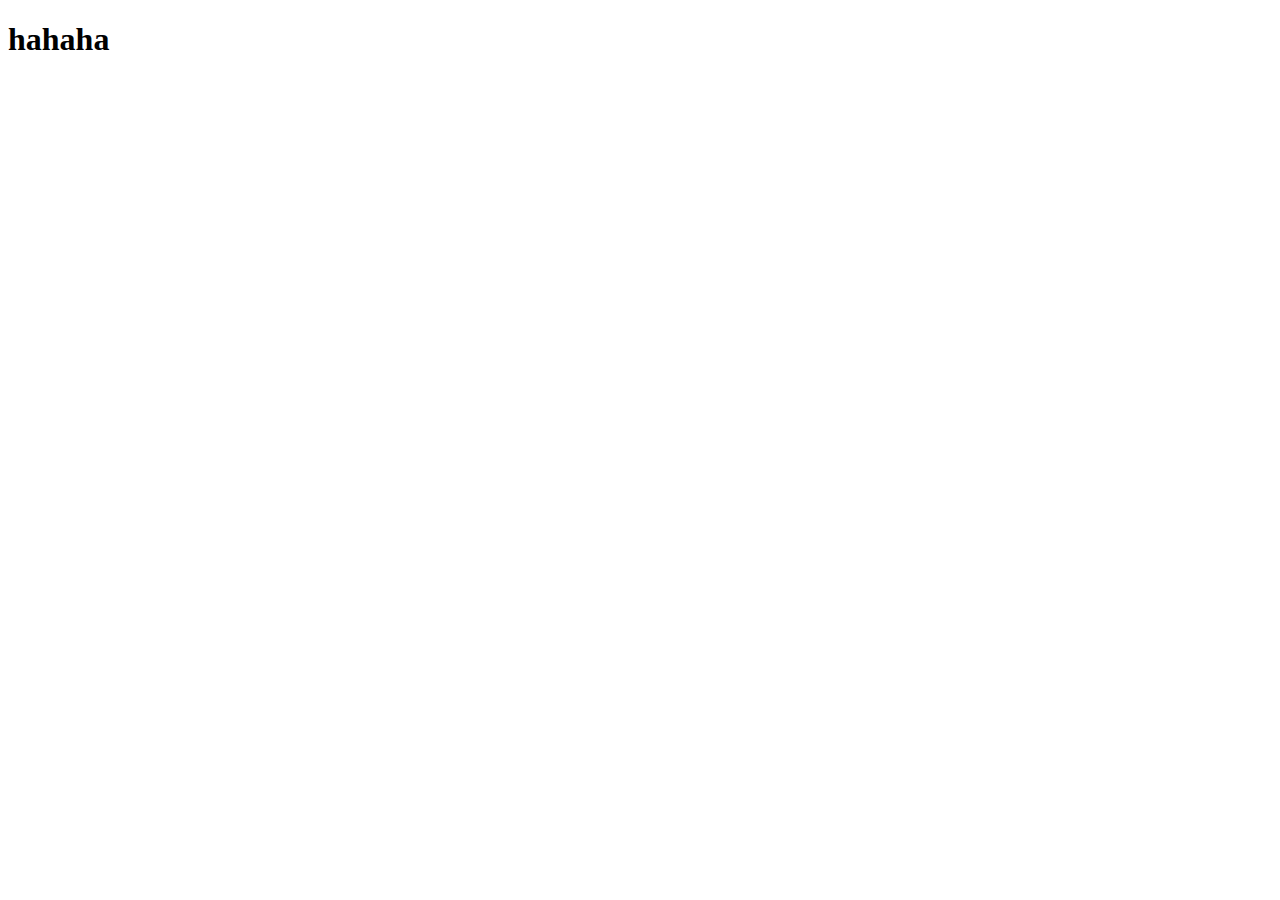
==== index.html @ 4144a75f "完成了登录和注册的功能开发" ====
<!DOCTYPE html>
<html lang="en">

<head>
    <meta charset="UTF-8">
    <meta http-equiv="X-UA-Compatible" content="IE=edge">
    <meta name="viewport" content="width=device-width, initial-scale=1.0">
    <title>Document</title>
</head>

<body>
    <h1>hahaha</h1>
</body>

</html>
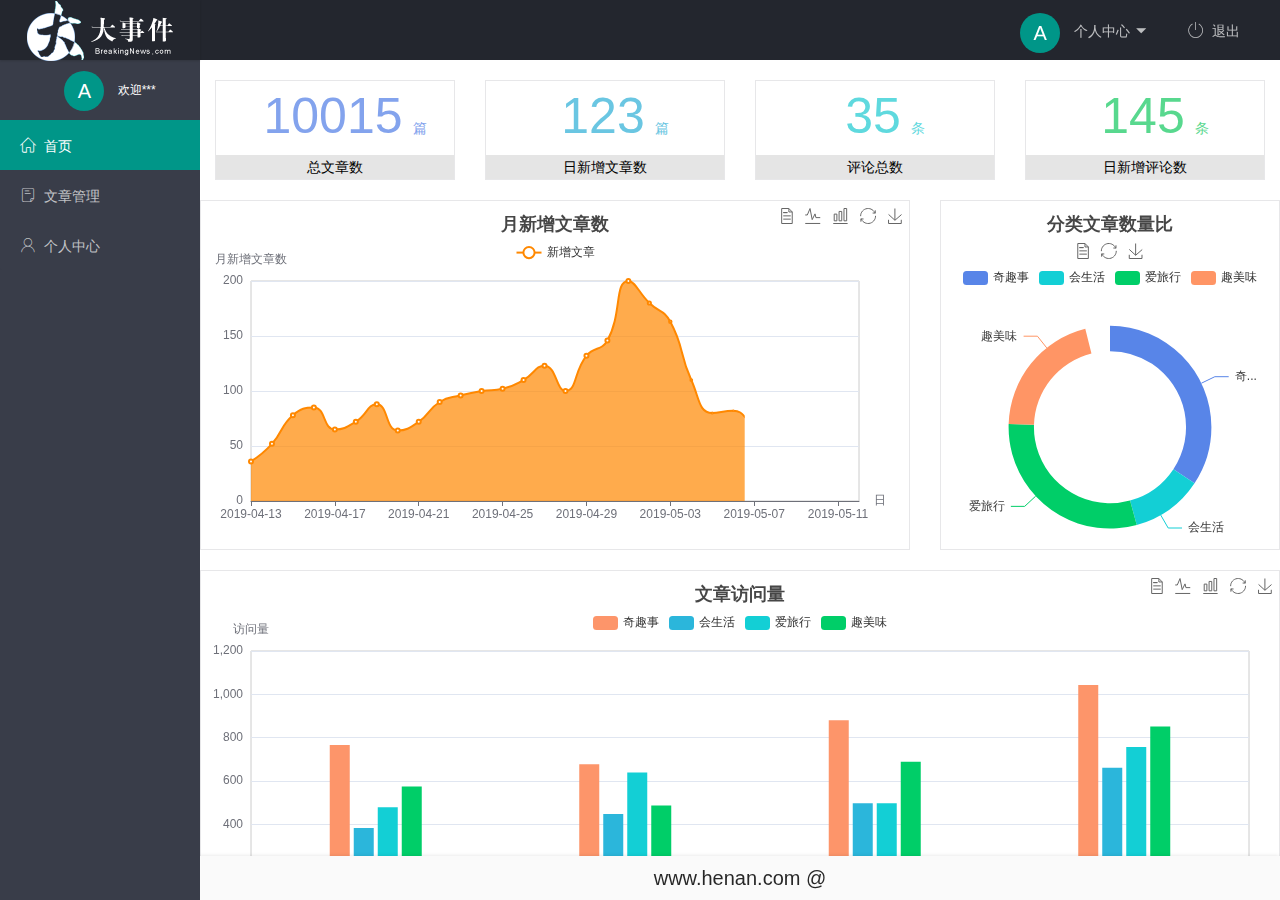
==== commit 013b230f: "完成了主页功能的开发" ====
--- a/index.html
+++ b/index.html
@@ -6,10 +6,83 @@
     <meta http-equiv="X-UA-Compatible" content="IE=edge">
     <meta name="viewport" content="width=device-width, initial-scale=1.0">
     <title>Document</title>
+    <link rel="stylesheet" href="./lib/layui/css/layui.css">
+    <link rel="stylesheet" href="./fonts/iconfont.css">
+    <link rel="stylesheet" href="./css/index.css">
+    <script src="./lib/layui/layui.js"></script>
+    <script src="./lib/jQuery.min.js"></script>
+    <script src="./js/baseAPI.js"></script>
+    <script src="./js/index.js"></script>
 </head>
 
 <body>
-    <h1>hahaha</h1>
+    <div class="layui-layout layui-layout-admin">
+        <div class="layui-header">
+            <div class="layui-logo layui-hide-xs ">
+                <img src="./images/logo.png" alt="">
+            </div>
+
+            <ul class="layui-nav layui-layout-right">
+                <li class="layui-nav-item layui-hide layui-show-md-inline-block">
+                    <a href="javascript:;">
+                        <img src="//tva1.sinaimg.cn/crop.0.0.118.118.180/5db11ff4gw1e77d3nqrv8j203b03cweg.jpg" class="layui-nav-img">
+                        <span class="text_avatar">A</span> 个人中心<i class="layui-icon layui-icon-triangle-d"></i>
+                    </a>
+                    <dl class="layui-nav-child">
+                        <dd><a href="">基本资料</a></dd>
+                        <dd><a href="">更换头像</a></dd>
+                        <dd><a href="">重置密码</a></dd>
+                    </dl>
+                </li>
+                <li class="layui-nav-item" lay-header-event="menuRight" lay-unselect>
+                    <a href="javascript:;" id="btn-outLog"><span class="iconfont icon-tuichu"></span>退出</a>
+                </li>
+            </ul>
+        </div>
+
+        <div class="layui-side layui-bg-black">
+            <div class="layui-side-scroll">
+                <div class="userinfo">
+                    <img src="//tva1.sinaimg.cn/crop.0.0.118.118.180/5db11ff4gw1e77d3nqrv8j203b03cweg.jpg" class="layui-nav-img">
+                    <span class="text_avatar">A</span>
+                    <span id="welcome">欢迎***</span>
+                </div>
+                <!-- 左侧导航区域（可配合layui已有的垂直导航） -->
+                <ul class="layui-nav layui-nav-tree" lay-filter="test" lay-shrink="all">
+                    <li class="layui-nav-item layui-this"><a href="./home/dashboard.html" target="fm"><span class="iconfont icon-home"></span>首页</a></li>
+                    <li class="layui-nav-item">
+                        <a class="" href="javascript:;"><span class="iconfont icon-16"></span>文章管理</a>
+                        <dl class="layui-nav-child">
+                            <dd><a href="javascript:;" target="fm"><i class="layui-icon layui-icon-app"></i>文章类别</a></dd>
+                            <dd><a href="javascript:;" target="fm"><i class="layui-icon layui-icon-app"></i>文章列表</a></dd>
+                            <dd><a href="javascript:;" target="fm"><i class="layui-icon layui-icon-app"></i>发布文章</a></dd>
+                        </dl>
+                    </li>
+                    <li class="layui-nav-item">
+                        <a href="javascript:;"><span class="iconfont icon-user"></span>个人中心</a>
+                        <dl class="layui-nav-child">
+                            <dd><a href="javascript:;" target="fm"><i class="layui-icon layui-icon-app"></i>基本资料</a></dd>
+                            <dd><a href="javascript:;" target="fm"><i class="layui-icon layui-icon-app"></i>更换头像</a></dd>
+                            <dd><a href="javascript:;" target="fm"><i class="layui-icon layui-icon-app"></i>重置密码</a></dd>
+                        </dl>
+                    </li>
+
+                </ul>
+            </div>
+        </div>
+
+        <div class="layui-body">
+            <!-- 内容主体区域 -->
+
+            <iframe src="./home/dashboard.html" name="fm"></iframe>
+        </div>
+
+        <div class="layui-footer">
+            <!-- 底部固定区域 -->
+            www.henan.com @
+        </div>
+    </div>
+
 </body>
 
 </html>--- a/lib/layui/css/layui.css
+++ b/lib/layui/css/layui.css
@@ -0,0 +1 @@
+.layui-inline,img{display:inline-block;vertical-align:middle}h1,h2,h3,h4,h5,h6{font-weight:400}a,body{color:#333}.layui-edge,.layui-header,.layui-inline,.layui-main{position:relative}.layui-edge,hr{height:0;overflow:hidden}.layui-layout-body,.layui-side,.layui-side-scroll{overflow-x:hidden}.layui-edge,.layui-elip,hr{overflow:hidden}.layui-btn,.layui-edge,.layui-inline,img{vertical-align:middle}.layui-btn,.layui-disabled,.layui-icon,.layui-unselect{-moz-user-select:none;-webkit-user-select:none;-ms-user-select:none}blockquote,body,button,dd,div,dl,dt,form,h1,h2,h3,h4,h5,h6,input,li,ol,p,pre,td,textarea,th,ul{margin:0;padding:0;-webkit-tap-highlight-color:rgba(0,0,0,0)}a:active,a:hover{outline:0}img{border:none}li{list-style:none}table{border-collapse:collapse;border-spacing:0}h4,h5,h6{font-size:100%}button,input,optgroup,option,select,textarea{font-family:inherit;font-size:inherit;font-style:inherit;font-weight:inherit;outline:0}pre{white-space:pre-wrap;white-space:-moz-pre-wrap;white-space:-pre-wrap;white-space:-o-pre-wrap;word-wrap:break-word}body{line-height:1.6;color:rgba(0,0,0,.85);font:14px Helvetica Neue,Helvetica,PingFang SC,Tahoma,Arial,sans-serif}hr{line-height:0;margin:10px 0;padding:0;border:none!important;border-bottom:1px solid #eee!important;clear:both;background:0 0}a{text-decoration:none}a:hover{color:#777}a cite{font-style:normal;*cursor:pointer}.layui-border-box,.layui-border-box *{box-sizing:border-box}.layui-box,.layui-box *{box-sizing:content-box}.layui-clear{clear:both;*zoom:1}.layui-clear:after{content:'\20';clear:both;*zoom:1;display:block;height:0}.layui-inline{*display:inline;*zoom:1}.layui-btn,.layui-btn-group,.layui-edge{display:inline-block}.layui-edge{width:0;border-width:6px;border-style:dashed;border-color:transparent}.layui-edge-top{top:-4px;border-bottom-color:#999;border-bottom-style:solid}.layui-edge-right{border-left-color:#999;border-left-style:solid}.layui-edge-bottom{top:2px;border-top-color:#999;border-top-style:solid}.layui-edge-left{border-right-color:#999;border-right-style:solid}.layui-elip{text-overflow:ellipsis;white-space:nowrap}.layui-disabled,.layui-disabled:hover{color:#d2d2d2!important;cursor:not-allowed!important}.layui-circle{border-radius:100%}.layui-show{display:block!important}.layui-hide{display:none!important}.layui-show-v{visibility:visible!important}.layui-hide-v{visibility:hidden!important}@font-face{font-family:layui-icon;src:url(../font/iconfont.eot?v=256);src:url(../font/iconfont.eot?v=256#iefix) format('embedded-opentype'),url(../font/iconfont.woff2?v=256) format('woff2'),url(../font/iconfont.woff?v=256) format('woff'),url(../font/iconfont.ttf?v=256) format('truetype'),url(../font/iconfont.svg?v=256#layui-icon) format('svg')}.layui-icon{font-family:layui-icon!important;font-size:16px;font-style:normal;-webkit-font-smoothing:antialiased;-moz-osx-font-smoothing:grayscale}.layui-icon-reply-fill:before{content:"\e611"}.layui-icon-set-fill:before{content:"\e614"}.layui-icon-menu-fill:before{content:"\e60f"}.layui-icon-search:before{content:"\e615"}.layui-icon-share:before{content:"\e641"}.layui-icon-set-sm:before{content:"\e620"}.layui-icon-engine:before{content:"\e628"}.layui-icon-close:before{content:"\1006"}.layui-icon-close-fill:before{content:"\1007"}.layui-icon-chart-screen:before{content:"\e629"}.layui-icon-star:before{content:"\e600"}.layui-icon-circle-dot:before{content:"\e617"}.layui-icon-chat:before{content:"\e606"}.layui-icon-release:before{content:"\e609"}.layui-icon-list:before{content:"\e60a"}.layui-icon-chart:before{content:"\e62c"}.layui-icon-ok-circle:before{content:"\1005"}.layui-icon-layim-theme:before{content:"\e61b"}.layui-icon-table:before{content:"\e62d"}.layui-icon-right:before{content:"\e602"}.layui-icon-left:before{content:"\e603"}.layui-icon-cart-simple:before{content:"\e698"}.layui-icon-face-cry:before{content:"\e69c"}.layui-icon-face-smile:before{content:"\e6af"}.layui-icon-survey:before{content:"\e6b2"}.layui-icon-tree:before{content:"\e62e"}.layui-icon-ie:before{content:"\e7bb"}.layui-icon-upload-circle:before{content:"\e62f"}.layui-icon-add-circle:before{content:"\e61f"}.layui-icon-download-circle:before{content:"\e601"}.layui-icon-templeate-1:before{content:"\e630"}.layui-icon-util:before{content:"\e631"}.layui-icon-face-surprised:before{content:"\e664"}.layui-icon-edit:before{content:"\e642"}.layui-icon-speaker:before{content:"\e645"}.layui-icon-down:before{content:"\e61a"}.layui-icon-file:before{content:"\e621"}.layui-icon-layouts:before{content:"\e632"}.layui-icon-rate-half:before{content:"\e6c9"}.layui-icon-add-circle-fine:before{content:"\e608"}.layui-icon-prev-circle:before{content:"\e633"}.layui-icon-read:before{content:"\e705"}.layui-icon-404:before{content:"\e61c"}.layui-icon-carousel:before{content:"\e634"}.layui-icon-help:before{content:"\e607"}.layui-icon-code-circle:before{content:"\e635"}.layui-icon-windows:before{content:"\e67f"}.layui-icon-water:before{content:"\e636"}.layui-icon-username:before{content:"\e66f"}.layui-icon-find-fill:before{content:"\e670"}.layui-icon-about:before{content:"\e60b"}.layui-icon-location:before{content:"\e715"}.layui-icon-up:before{content:"\e619"}.layui-icon-pause:before{content:"\e651"}.layui-icon-date:before{content:"\e637"}.layui-icon-layim-uploadfile:before{content:"\e61d"}.layui-icon-delete:before{content:"\e640"}.layui-icon-play:before{content:"\e652"}.layui-icon-top:before{content:"\e604"}.layui-icon-firefox:before{content:"\e686"}.layui-icon-friends:before{content:"\e612"}.layui-icon-refresh-3:before{content:"\e9aa"}.layui-icon-ok:before{content:"\e605"}.layui-icon-layer:before{content:"\e638"}.layui-icon-face-smile-fine:before{content:"\e60c"}.layui-icon-dollar:before{content:"\e659"}.layui-icon-group:before{content:"\e613"}.layui-icon-layim-download:before{content:"\e61e"}.layui-icon-picture-fine:before{content:"\e60d"}.layui-icon-link:before{content:"\e64c"}.layui-icon-diamond:before{content:"\e735"}.layui-icon-log:before{content:"\e60e"}.layui-icon-key:before{content:"\e683"}.layui-icon-rate-solid:before{content:"\e67a"}.layui-icon-fonts-del:before{content:"\e64f"}.layui-icon-unlink:before{content:"\e64d"}.layui-icon-fonts-clear:before{content:"\e639"}.layui-icon-triangle-r:before{content:"\e623"}.layui-icon-circle:before{content:"\e63f"}.layui-icon-radio:before{content:"\e643"}.layui-icon-align-center:before{content:"\e647"}.layui-icon-align-right:before{content:"\e648"}.layui-icon-align-left:before{content:"\e649"}.layui-icon-loading-1:before{content:"\e63e"}.layui-icon-return:before{content:"\e65c"}.layui-icon-fonts-strong:before{content:"\e62b"}.layui-icon-upload:before{content:"\e67c"}.layui-icon-dialogue:before{content:"\e63a"}.layui-icon-video:before{content:"\e6ed"}.layui-icon-headset:before{content:"\e6fc"}.layui-icon-cellphone-fine:before{content:"\e63b"}.layui-icon-add-1:before{content:"\e654"}.layui-icon-face-smile-b:before{content:"\e650"}.layui-icon-fonts-html:before{content:"\e64b"}.layui-icon-screen-full:before{content:"\e622"}.layui-icon-form:before{content:"\e63c"}.layui-icon-cart:before{content:"\e657"}.layui-icon-camera-fill:before{content:"\e65d"}.layui-icon-tabs:before{content:"\e62a"}.layui-icon-heart-fill:before{content:"\e68f"}.layui-icon-fonts-code:before{content:"\e64e"}.layui-icon-ios:before{content:"\e680"}.layui-icon-at:before{content:"\e687"}.layui-icon-fire:before{content:"\e756"}.layui-icon-set:before{content:"\e716"}.layui-icon-fonts-u:before{content:"\e646"}.layui-icon-triangle-d:before{content:"\e625"}.layui-icon-tips:before{content:"\e702"}.layui-icon-picture:before{content:"\e64a"}.layui-icon-more-vertical:before{content:"\e671"}.layui-icon-bluetooth:before{content:"\e689"}.layui-icon-flag:before{content:"\e66c"}.layui-icon-loading:before{content:"\e63d"}.layui-icon-fonts-i:before{content:"\e644"}.layui-icon-refresh-1:before{content:"\e666"}.layui-icon-rmb:before{content:"\e65e"}.layui-icon-addition:before{content:"\e624"}.layui-icon-home:before{content:"\e68e"}.layui-icon-time:before{content:"\e68d"}.layui-icon-user:before{content:"\e770"}.layui-icon-notice:before{content:"\e667"}.layui-icon-chrome:before{content:"\e68a"}.layui-icon-edge:before{content:"\e68b"}.layui-icon-login-weibo:before{content:"\e675"}.layui-icon-voice:before{content:"\e688"}.layui-icon-upload-drag:before{content:"\e681"}.layui-icon-login-qq:before{content:"\e676"}.layui-icon-snowflake:before{content:"\e6b1"}.layui-icon-heart:before{content:"\e68c"}.layui-icon-logout:before{content:"\e682"}.layui-icon-file-b:before{content:"\e655"}.layui-icon-template:before{content:"\e663"}.layui-icon-transfer:before{content:"\e691"}.layui-icon-auz:before{content:"\e672"}.layui-icon-console:before{content:"\e665"}.layui-icon-app:before{content:"\e653"}.layui-icon-prev:before{content:"\e65a"}.layui-icon-website:before{content:"\e7ae"}.layui-icon-next:before{content:"\e65b"}.layui-icon-component:before{content:"\e857"}.layui-icon-android:before{content:"\e684"}.layui-icon-more:before{content:"\e65f"}.layui-icon-login-wechat:before{content:"\e677"}.layui-icon-shrink-right:before{content:"\e668"}.layui-icon-spread-left:before{content:"\e66b"}.layui-icon-camera:before{content:"\e660"}.layui-icon-note:before{content:"\e66e"}.layui-icon-refresh:before{content:"\e669"}.layui-icon-female:before{content:"\e661"}.layui-icon-male:before{content:"\e662"}.layui-icon-screen-restore:before{content:"\e758"}.layui-icon-password:before{content:"\e673"}.layui-icon-senior:before{content:"\e674"}.layui-icon-theme:before{content:"\e66a"}.layui-icon-tread:before{content:"\e6c5"}.layui-icon-praise:before{content:"\e6c6"}.layui-icon-star-fill:before{content:"\e658"}.layui-icon-rate:before{content:"\e67b"}.layui-icon-template-1:before{content:"\e656"}.layui-icon-vercode:before{content:"\e679"}.layui-icon-service:before{content:"\e626"}.layui-icon-cellphone:before{content:"\e678"}.layui-icon-print:before{content:"\e66d"}.layui-icon-cols:before{content:"\e610"}.layui-icon-wifi:before{content:"\e7e0"}.layui-icon-export:before{content:"\e67d"}.layui-icon-rss:before{content:"\e808"}.layui-icon-slider:before{content:"\e714"}.layui-icon-email:before{content:"\e618"}.layui-icon-subtraction:before{content:"\e67e"}.layui-icon-mike:before{content:"\e6dc"}.layui-icon-light:before{content:"\e748"}.layui-icon-gift:before{content:"\e627"}.layui-icon-mute:before{content:"\e685"}.layui-icon-reduce-circle:before{content:"\e616"}.layui-icon-music:before{content:"\e690"}.layui-main{width:1140px;margin:0 auto}.layui-header{z-index:1000;height:60px}.layui-header a:hover{transition:all .5s;-webkit-transition:all .5s}.layui-side{position:fixed;left:0;top:0;bottom:0;z-index:999;width:200px}.layui-side-scroll{position:relative;width:220px;height:100%}.layui-body{position:relative;left:200px;right:0;top:0;bottom:0;z-index:900;width:auto;box-sizing:border-box}.layui-layout-admin .layui-header{position:fixed;top:0;left:0;right:0;background-color:#23262E}.layui-layout-admin .layui-side{top:60px;width:200px;overflow-x:hidden}.layui-layout-admin .layui-body{position:absolute;top:60px;padding-bottom:44px}.layui-layout-admin .layui-main{width:auto;margin:0 15px}.layui-layout-admin .layui-footer{position:fixed;left:200px;right:0;bottom:0;z-index:990;height:44px;line-height:44px;padding:0 15px;box-shadow:-1px 0 4px rgb(0 0 0 / 12%);background-color:#FAFAFA}.layui-layout-admin .layui-logo{position:absolute;left:0;top:0;width:200px;height:100%;line-height:60px;text-align:center;color:#009688;font-size:16px;box-shadow:0 1px 2px 0 rgb(0 0 0 / 15%)}.layui-layout-admin .layui-header .layui-nav{background:0 0}.layui-layout-left{position:absolute!important;left:200px;top:0}.layui-layout-right{position:absolute!important;right:0;top:0}.layui-container{position:relative;margin:0 auto;padding:0 15px;box-sizing:border-box}.layui-fluid{position:relative;margin:0 auto;padding:0 15px}.layui-row:after,.layui-row:before{content:"";display:block;clear:both}.layui-col-lg1,.layui-col-lg10,.layui-col-lg11,.layui-col-lg12,.layui-col-lg2,.layui-col-lg3,.layui-col-lg4,.layui-col-lg5,.layui-col-lg6,.layui-col-lg7,.layui-col-lg8,.layui-col-lg9,.layui-col-md1,.layui-col-md10,.layui-col-md11,.layui-col-md12,.layui-col-md2,.layui-col-md3,.layui-col-md4,.layui-col-md5,.layui-col-md6,.layui-col-md7,.layui-col-md8,.layui-col-md9,.layui-col-sm1,.layui-col-sm10,.layui-col-sm11,.layui-col-sm12,.layui-col-sm2,.layui-col-sm3,.layui-col-sm4,.layui-col-sm5,.layui-col-sm6,.layui-col-sm7,.layui-col-sm8,.layui-col-sm9,.layui-col-xs1,.layui-col-xs10,.layui-col-xs11,.layui-col-xs12,.layui-col-xs2,.layui-col-xs3,.layui-col-xs4,.layui-col-xs5,.layui-col-xs6,.layui-col-xs7,.layui-col-xs8,.layui-col-xs9{position:relative;display:block;box-sizing:border-box}.layui-col-xs1,.layui-col-xs10,.layui-col-xs11,.layui-col-xs12,.layui-col-xs2,.layui-col-xs3,.layui-col-xs4,.layui-col-xs5,.layui-col-xs6,.layui-col-xs7,.layui-col-xs8,.layui-col-xs9{float:left}.layui-col-xs1{width:8.33333333%}.layui-col-xs2{width:16.66666667%}.layui-col-xs3{width:25%}.layui-col-xs4{width:33.33333333%}.layui-col-xs5{width:41.66666667%}.layui-col-xs6{width:50%}.layui-col-xs7{width:58.33333333%}.layui-col-xs8{width:66.66666667%}.layui-col-xs9{width:75%}.layui-col-xs10{width:83.33333333%}.layui-col-xs11{width:91.66666667%}.layui-col-xs12{width:100%}.layui-col-xs-offset1{margin-left:8.33333333%}.layui-col-xs-offset2{margin-left:16.66666667%}.layui-col-xs-offset3{margin-left:25%}.layui-col-xs-offset4{margin-left:33.33333333%}.layui-col-xs-offset5{margin-left:41.66666667%}.layui-col-xs-offset6{margin-left:50%}.layui-col-xs-offset7{margin-left:58.33333333%}.layui-col-xs-offset8{margin-left:66.66666667%}.layui-col-xs-offset9{margin-left:75%}.layui-col-xs-offset10{margin-left:83.33333333%}.layui-col-xs-offset11{margin-left:91.66666667%}.layui-col-xs-offset12{margin-left:100%}@media screen and (max-width:768px){.layui-hide-xs{display:none!important}.layui-show-xs-block{display:block!important}.layui-show-xs-inline{display:inline!important}.layui-show-xs-inline-block{display:inline-block!important}}@media screen and (min-width:768px){.layui-container{width:750px}.layui-hide-sm{display:none!important}.layui-show-sm-block{display:block!important}.layui-show-sm-inline{display:inline!important}.layui-show-sm-inline-block{display:inline-block!important}.layui-col-sm1,.layui-col-sm10,.layui-col-sm11,.layui-col-sm12,.layui-col-sm2,.layui-col-sm3,.layui-col-sm4,.layui-col-sm5,.layui-col-sm6,.layui-col-sm7,.layui-col-sm8,.layui-col-sm9{float:left}.layui-col-sm1{width:8.33333333%}.layui-col-sm2{width:16.66666667%}.layui-col-sm3{width:25%}.layui-col-sm4{width:33.33333333%}.layui-col-sm5{width:41.66666667%}.layui-col-sm6{width:50%}.layui-col-sm7{width:58.33333333%}.layui-col-sm8{width:66.66666667%}.layui-col-sm9{width:75%}.layui-col-sm10{width:83.33333333%}.layui-col-sm11{width:91.66666667%}.layui-col-sm12{width:100%}.layui-col-sm-offset1{margin-left:8.33333333%}.layui-col-sm-offset2{margin-left:16.66666667%}.layui-col-sm-offset3{margin-left:25%}.layui-col-sm-offset4{margin-left:33.33333333%}.layui-col-sm-offset5{margin-left:41.66666667%}.layui-col-sm-offset6{margin-left:50%}.layui-col-sm-offset7{margin-left:58.33333333%}.layui-col-sm-offset8{margin-left:66.66666667%}.layui-col-sm-offset9{margin-left:75%}.layui-col-sm-offset10{margin-left:83.33333333%}.layui-col-sm-offset11{margin-left:91.66666667%}.layui-col-sm-offset12{margin-left:100%}}@media screen and (min-width:992px){.layui-container{width:970px}.layui-hide-md{display:none!important}.layui-show-md-block{display:block!important}.layui-show-md-inline{display:inline!important}.layui-show-md-inline-block{display:inline-block!important}.layui-col-md1,.layui-col-md10,.layui-col-md11,.layui-col-md12,.layui-col-md2,.layui-col-md3,.layui-col-md4,.layui-col-md5,.layui-col-md6,.layui-col-md7,.layui-col-md8,.layui-col-md9{float:left}.layui-col-md1{width:8.33333333%}.layui-col-md2{width:16.66666667%}.layui-col-md3{width:25%}.layui-col-md4{width:33.33333333%}.layui-col-md5{width:41.66666667%}.layui-col-md6{width:50%}.layui-col-md7{width:58.33333333%}.layui-col-md8{width:66.66666667%}.layui-col-md9{width:75%}.layui-col-md10{width:83.33333333%}.layui-col-md11{width:91.66666667%}.layui-col-md12{width:100%}.layui-col-md-offset1{margin-left:8.33333333%}.layui-col-md-offset2{margin-left:16.66666667%}.layui-col-md-offset3{margin-left:25%}.layui-col-md-offset4{margin-left:33.33333333%}.layui-col-md-offset5{margin-left:41.66666667%}.layui-col-md-offset6{margin-left:50%}.layui-col-md-offset7{margin-left:58.33333333%}.layui-col-md-offset8{margin-left:66.66666667%}.layui-col-md-offset9{margin-left:75%}.layui-col-md-offset10{margin-left:83.33333333%}.layui-col-md-offset11{margin-left:91.66666667%}.layui-col-md-offset12{margin-left:100%}}@media screen and (min-width:1200px){.layui-container{width:1170px}.layui-hide-lg{display:none!important}.layui-show-lg-block{display:block!important}.layui-show-lg-inline{display:inline!important}.layui-show-lg-inline-block{display:inline-block!important}.layui-col-lg1,.layui-col-lg10,.layui-col-lg11,.layui-col-lg12,.layui-col-lg2,.layui-col-lg3,.layui-col-lg4,.layui-col-lg5,.layui-col-lg6,.layui-col-lg7,.layui-col-lg8,.layui-col-lg9{float:left}.layui-col-lg1{width:8.33333333%}.layui-col-lg2{width:16.66666667%}.layui-col-lg3{width:25%}.layui-col-lg4{width:33.33333333%}.layui-col-lg5{width:41.66666667%}.layui-col-lg6{width:50%}.layui-col-lg7{width:58.33333333%}.layui-col-lg8{width:66.66666667%}.layui-col-lg9{width:75%}.layui-col-lg10{width:83.33333333%}.layui-col-lg11{width:91.66666667%}.layui-col-lg12{width:100%}.layui-col-lg-offset1{margin-left:8.33333333%}.layui-col-lg-offset2{margin-left:16.66666667%}.layui-col-lg-offset3{margin-left:25%}.layui-col-lg-offset4{margin-left:33.33333333%}.layui-col-lg-offset5{margin-left:41.66666667%}.layui-col-lg-offset6{margin-left:50%}.layui-col-lg-offset7{margin-left:58.33333333%}.layui-col-lg-offset8{margin-left:66.66666667%}.layui-col-lg-offset9{margin-left:75%}.layui-col-lg-offset10{margin-left:83.33333333%}.layui-col-lg-offset11{margin-left:91.66666667%}.layui-col-lg-offset12{margin-left:100%}}.layui-col-space1{margin:-.5px}.layui-col-space1>*{padding:.5px}.layui-col-space2{margin:-1px}.layui-col-space2>*{padding:1px}.layui-col-space4{margin:-2px}.layui-col-space4>*{padding:2px}.layui-col-space5{margin:-2.5px}.layui-col-space5>*{padding:2.5px}.layui-col-space6{margin:-3px}.layui-col-space6>*{padding:3px}.layui-col-space8{margin:-4px}.layui-col-space8>*{padding:4px}.layui-col-space10{margin:-5px}.layui-col-space10>*{padding:5px}.layui-col-space12{margin:-6px}.layui-col-space12>*{padding:6px}.layui-col-space14{margin:-7px}.layui-col-space14>*{padding:7px}.layui-col-space15{margin:-7.5px}.layui-col-space15>*{padding:7.5px}.layui-col-space16{margin:-8px}.layui-col-space16>*{padding:8px}.layui-col-space18{margin:-9px}.layui-col-space18>*{padding:9px}.layui-col-space20{margin:-10px}.layui-col-space20>*{padding:10px}.layui-col-space22{margin:-11px}.layui-col-space22>*{padding:11px}.layui-col-space24{margin:-12px}.layui-col-space24>*{padding:12px}.layui-col-space25{margin:-12.5px}.layui-col-space25>*{padding:12.5px}.layui-col-space26{margin:-13px}.layui-col-space26>*{padding:13px}.layui-col-space28{margin:-14px}.layui-col-space28>*{padding:14px}.layui-col-space30{margin:-15px}.layui-col-space30>*{padding:15px}.layui-btn,.layui-input,.layui-select,.layui-textarea,.layui-upload-button{outline:0;-webkit-appearance:none;transition:all .3s;-webkit-transition:all .3s;box-sizing:border-box}.layui-elem-quote{margin-bottom:10px;padding:15px;line-height:1.6;border-left:5px solid #5FB878;border-radius:0 2px 2px 0;background-color:#FAFAFA}.layui-quote-nm{border-style:solid;border-width:1px 1px 1px 5px;background:0 0}.layui-elem-field{margin-bottom:10px;padding:0;border-width:1px;border-style:solid}.layui-elem-field legend{margin-left:20px;padding:0 10px;font-size:20px;font-weight:300}.layui-field-title{margin:10px 0 20px;border-width:1px 0 0}.layui-field-box{padding:15px}.layui-field-title .layui-field-box{padding:10px 0}.layui-progress{position:relative;height:6px;border-radius:20px;background-color:#eee}.layui-progress-bar{position:absolute;left:0;top:0;width:0;max-width:100%;height:6px;border-radius:20px;text-align:right;background-color:#5FB878;transition:all .3s;-webkit-transition:all .3s}.layui-progress-big,.layui-progress-big .layui-progress-bar{height:18px;line-height:18px}.layui-progress-text{position:relative;top:-20px;line-height:18px;font-size:12px;color:#666}.layui-progress-big .layui-progress-text{position:static;padding:0 10px;color:#fff}.layui-collapse{border-width:1px;border-style:solid;border-radius:2px}.layui-colla-content,.layui-colla-item{border-top-width:1px;border-top-style:solid}.layui-colla-item:first-child{border-top:none}.layui-colla-title{position:relative;height:42px;line-height:42px;padding:0 15px 0 35px;color:#333;background-color:#FAFAFA;cursor:pointer;font-size:14px;overflow:hidden}.layui-colla-content{display:none;padding:10px 15px;line-height:1.6;color:#666}.layui-colla-icon{position:absolute;left:15px;top:0;font-size:14px}.layui-card-body,.layui-card-header,.layui-form-label,.layui-form-mid,.layui-form-select,.layui-input-block,.layui-input-inline,.layui-panel,.layui-textarea{position:relative}.layui-card{margin-bottom:15px;border-radius:2px;background-color:#fff;box-shadow:0 1px 2px 0 rgba(0,0,0,.05)}.layui-form-select dl,.layui-panel{box-shadow:1px 1px 4px rgb(0 0 0 / 8%)}.layui-card:last-child{margin-bottom:0}.layui-card-header{height:42px;line-height:42px;padding:0 15px;border-bottom:1px solid #f6f6f6;color:#333;border-radius:2px 2px 0 0;font-size:14px}.layui-card-body{padding:10px 15px;line-height:24px}.layui-card-body[pad15]{padding:15px}.layui-card-body[pad20]{padding:20px}.layui-card-body .layui-table{margin:5px 0}.layui-card .layui-tab{margin:0}.layui-panel{border-width:1px;border-style:solid;border-radius:2px;background-color:#fff;color:#666}.layui-bg-black,.layui-bg-blue,.layui-bg-cyan,.layui-bg-green,.layui-bg-orange,.layui-bg-red{color:#fff!important}.layui-panel-window{position:relative;padding:15px;border-radius:0;border-top:5px solid #eee;background-color:#fff}.layui-border,.layui-border-black,.layui-border-blue,.layui-border-cyan,.layui-border-green,.layui-border-orange,.layui-border-red{border-width:1px;border-style:solid}.layui-auxiliar-moving{position:fixed;left:0;right:0;top:0;bottom:0;width:100%;height:100%;background:0 0;z-index:9999999999}.layui-bg-red{background-color:#FF5722!important}.layui-bg-orange{background-color:#FFB800!important}.layui-bg-green{background-color:#009688!important}.layui-bg-cyan{background-color:#2F4056!important}.layui-bg-blue{background-color:#1E9FFF!important}.layui-bg-black{background-color:#393D49!important}.layui-bg-gray{background-color:#FAFAFA!important;color:#666!important}.layui-badge-rim,.layui-border,.layui-colla-content,.layui-colla-item,.layui-collapse,.layui-elem-field,.layui-form-pane .layui-form-item[pane],.layui-form-pane .layui-form-label,.layui-input,.layui-layedit,.layui-layedit-tool,.layui-panel,.layui-quote-nm,.layui-select,.layui-tab-bar,.layui-tab-card,.layui-tab-title,.layui-tab-title .layui-this:after,.layui-textarea{border-color:#eee}.layui-border{color:#666!important}.layui-border-red{border-color:#FF5722!important;color:#FF5722!important}.layui-border-orange{border-color:#FFB800!important;color:#FFB800!important}.layui-border-green{border-color:#009688!important;color:#009688!important}.layui-border-cyan{border-color:#2F4056!important;color:#2F4056!important}.layui-border-blue{border-color:#1E9FFF!important;color:#1E9FFF!important}.layui-border-black{border-color:#393D49!important;color:#393D49!important}.layui-timeline-item:before{background-color:#eee}.layui-text{line-height:1.6;font-size:14px;color:#666}.layui-text h1,.layui-text h2,.layui-text h3{font-weight:500;color:#333}.layui-text h1{font-size:30px}.layui-text h2{font-size:24px}.layui-text h3{font-size:18px}.layui-text a:not(.layui-btn){color:#01AAED}.layui-text a:not(.layui-btn):hover{text-decoration:underline}.layui-text ul{padding:5px 0 5px 15px}.layui-text ul li{margin-top:5px;list-style-type:disc}.layui-text em,.layui-word-aux{color:#999!important;padding-left:5px!important;padding-right:5px!important}.layui-text p{margin:10px 0}.layui-text p:first-child{margin-top:0}.layui-font-12{font-size:12px!important}.layui-font-14{font-size:14px!important}.layui-font-16{font-size:16px!important}.layui-font-18{font-size:18px!important}.layui-font-20{font-size:20px!important}.layui-font-red{color:#FF5722!important}.layui-font-orange{color:#FFB800!important}.layui-font-green{color:#009688!important}.layui-font-cyan{color:#2F4056!important}.layui-font-blue{color:#01AAED!important}.layui-font-black{color:#000!important}.layui-font-gray{color:#c2c2c2!important}.layui-btn{height:38px;line-height:38px;border:1px solid transparent;padding:0 18px;background-color:#009688;color:#fff;white-space:nowrap;text-align:center;font-size:14px;border-radius:2px;cursor:pointer}.layui-btn:hover{opacity:.8;filter:alpha(opacity=80);color:#fff}.layui-btn:active{opacity:1;filter:alpha(opacity=100)}.layui-btn+.layui-btn{margin-left:10px}.layui-btn-container{font-size:0}.layui-btn-container .layui-btn{margin-right:10px;margin-bottom:10px}.layui-btn-container .layui-btn+.layui-btn{margin-left:0}.layui-table .layui-btn-container .layui-btn{margin-bottom:9px}.layui-btn-radius{border-radius:100px}.layui-btn .layui-icon{padding:0 2px;vertical-align:middle\9;vertical-align:bottom}.layui-btn-primary{border-color:#d2d2d2;background:0 0;color:#666}.layui-btn-primary:hover{border-color:#009688;color:#333}.layui-btn-normal{background-color:#1E9FFF}.layui-btn-warm{background-color:#FFB800}.layui-btn-danger{background-color:#FF5722}.layui-btn-checked{background-color:#5FB878}.layui-btn-disabled,.layui-btn-disabled:active,.layui-btn-disabled:hover{border-color:#eee!important;background-color:#FBFBFB!important;color:#d2d2d2!important;cursor:not-allowed!important;opacity:1}.layui-btn-lg{height:44px;line-height:44px;padding:0 25px;font-size:16px}.layui-btn-sm{height:30px;line-height:30px;padding:0 10px;font-size:12px}.layui-btn-xs{height:22px;line-height:22px;padding:0 5px;font-size:12px}.layui-btn-xs i{font-size:12px!important}.layui-btn-group{vertical-align:middle;font-size:0}.layui-btn-group .layui-btn{margin-left:0!important;margin-right:0!important;border-left:1px solid rgba(255,255,255,.5);border-radius:0}.layui-btn-group .layui-btn-primary{border-left:none}.layui-btn-group .layui-btn-primary:hover{border-color:#d2d2d2;color:#009688}.layui-btn-group .layui-btn:first-child{border-left:none;border-radius:2px 0 0 2px}.layui-btn-group .layui-btn-primary:first-child{border-left:1px solid #d2d2d2}.layui-btn-group .layui-btn:last-child{border-radius:0 2px 2px 0}.layui-btn-group .layui-btn+.layui-btn{margin-left:0}.layui-btn-group+.layui-btn-group{margin-left:10px}.layui-btn-fluid{width:100%}.layui-input,.layui-select,.layui-textarea{height:38px;line-height:1.3;line-height:38px\9;border-width:1px;border-style:solid;background-color:#fff;color:rgba(0,0,0,.85);border-radius:2px}.layui-input::-webkit-input-placeholder,.layui-select::-webkit-input-placeholder,.layui-textarea::-webkit-input-placeholder{line-height:1.3}.layui-input,.layui-textarea{display:block;width:100%;padding-left:10px}.layui-input:hover,.layui-textarea:hover{border-color:#eee!important}.layui-input:focus,.layui-textarea:focus{border-color:#d2d2d2!important}.layui-textarea{min-height:100px;height:auto;line-height:20px;padding:6px 10px;resize:vertical}.layui-select{padding:0 10px}.layui-form input[type=checkbox],.layui-form input[type=radio],.layui-form select{display:none}.layui-form [lay-ignore]{display:initial}.layui-form-item{margin-bottom:15px;clear:both;*zoom:1}.layui-form-item:after{content:'\20';clear:both;*zoom:1;display:block;height:0}.layui-form-label{float:left;display:block;padding:9px 15px;width:80px;font-weight:400;line-height:20px;text-align:right}.layui-form-label-col{display:block;float:none;padding:9px 0;line-height:20px;text-align:left}.layui-form-item .layui-inline{margin-bottom:5px;margin-right:10px}.layui-input-block{margin-left:110px;min-height:36px}.layui-input-inline{display:inline-block;vertical-align:middle}.layui-form-item .layui-input-inline{float:left;width:190px;margin-right:10px}.layui-form-text .layui-input-inline{width:auto}.layui-form-mid{float:left;display:block;padding:9px 0!important;line-height:20px;margin-right:10px}.layui-form-danger+.layui-form-select .layui-input,.layui-form-danger:focus{border-color:#FF5722!important}.layui-form-select .layui-input{padding-right:30px;cursor:pointer}.layui-form-select .layui-edge{position:absolute;right:10px;top:50%;margin-top:-3px;cursor:pointer;border-width:6px;border-top-color:#c2c2c2;border-top-style:solid;transition:all .3s;-webkit-transition:all .3s}.layui-form-select dl{display:none;position:absolute;left:0;top:42px;padding:5px 0;z-index:899;min-width:100%;border:1px solid #eee;max-height:300px;overflow-y:auto;background-color:#fff;border-radius:2px;box-sizing:border-box}.layui-form-select dl dd,.layui-form-select dl dt{padding:0 10px;line-height:36px;white-space:nowrap;overflow:hidden;text-overflow:ellipsis}.layui-form-select dl dt{font-size:12px;color:#999}.layui-form-select dl dd{cursor:pointer}.layui-form-select dl dd:hover{background-color:#F6F6F6;-webkit-transition:.5s all;transition:.5s all}.layui-form-select .layui-select-group dd{padding-left:20px}.layui-form-select dl dd.layui-select-tips{padding-left:10px!important;color:#999}.layui-form-select dl dd.layui-this{background-color:#5FB878;color:#fff}.layui-form-checkbox,.layui-form-select dl dd.layui-disabled{background-color:#fff}.layui-form-selected dl{display:block}.layui-form-checkbox,.layui-form-checkbox *,.layui-form-switch{display:inline-block;vertical-align:middle}.layui-form-selected .layui-edge{margin-top:-9px;-webkit-transform:rotate(180deg);transform:rotate(180deg);margin-top:-3px\9}:root .layui-form-selected .layui-edge{margin-top:-9px\0/IE9}.layui-form-selectup dl{top:auto;bottom:42px}.layui-select-none{margin:5px 0;text-align:center;color:#999}.layui-select-disabled .layui-disabled{border-color:#eee!important}.layui-select-disabled .layui-edge{border-top-color:#d2d2d2}.layui-form-checkbox{position:relative;height:30px;line-height:30px;margin-right:10px;padding-right:30px;cursor:pointer;font-size:0;-webkit-transition:.1s linear;transition:.1s linear;box-sizing:border-box}.layui-form-checkbox span{padding:0 10px;height:100%;font-size:14px;border-radius:2px 0 0 2px;background-color:#d2d2d2;color:#fff;overflow:hidden;white-space:nowrap;text-overflow:ellipsis}.layui-form-checkbox:hover span{background-color:#c2c2c2}.layui-form-checkbox i{position:absolute;right:0;top:0;width:30px;height:28px;border:1px solid #d2d2d2;border-left:none;border-radius:0 2px 2px 0;color:#fff;font-size:20px;text-align:center}.layui-form-checkbox:hover i{border-color:#c2c2c2;color:#c2c2c2}.layui-form-checked,.layui-form-checked:hover{border-color:#5FB878}.layui-form-checked span,.layui-form-checked:hover span{background-color:#5FB878}.layui-form-checked i,.layui-form-checked:hover i{color:#5FB878}.layui-form-item .layui-form-checkbox{margin-top:4px}.layui-form-checkbox[lay-skin=primary]{height:auto!important;line-height:normal!important;min-width:18px;min-height:18px;border:none!important;margin-right:0;padding-left:28px;padding-right:0;background:0 0}.layui-form-checkbox[lay-skin=primary] span{padding-left:0;padding-right:15px;line-height:18px;background:0 0;color:#666}.layui-form-checkbox[lay-skin=primary] i{right:auto;left:0;width:16px;height:16px;line-height:16px;border:1px solid #d2d2d2;font-size:12px;border-radius:2px;background-color:#fff;-webkit-transition:.1s linear;transition:.1s linear}.layui-form-checkbox[lay-skin=primary]:hover i{border-color:#5FB878;color:#fff}.layui-form-checked[lay-skin=primary] i{border-color:#5FB878!important;background-color:#5FB878;color:#fff}.layui-checkbox-disabled[lay-skin=primary] span{background:0 0!important;color:#c2c2c2!important}.layui-checkbox-disabled[lay-skin=primary]:hover i{border-color:#d2d2d2}.layui-form-item .layui-form-checkbox[lay-skin=primary]{margin-top:10px}.layui-form-switch{position:relative;height:22px;line-height:22px;min-width:35px;padding:0 5px;margin-top:8px;border:1px solid #d2d2d2;border-radius:20px;cursor:pointer;background-color:#fff;-webkit-transition:.1s linear;transition:.1s linear}.layui-form-switch i{position:absolute;left:5px;top:3px;width:16px;height:16px;border-radius:20px;background-color:#d2d2d2;-webkit-transition:.1s linear;transition:.1s linear}.layui-form-switch em{position:relative;top:0;width:25px;margin-left:21px;padding:0!important;text-align:center!important;color:#999!important;font-style:normal!important;font-size:12px}.layui-form-onswitch{border-color:#5FB878;background-color:#5FB878}.layui-checkbox-disabled,.layui-checkbox-disabled i{border-color:#eee!important}.layui-form-onswitch i{left:100%;margin-left:-21px;background-color:#fff}.layui-form-onswitch em{margin-left:5px;margin-right:21px;color:#fff!important}.layui-checkbox-disabled span{background-color:#eee!important}.layui-checkbox-disabled em{color:#d2d2d2!important}.layui-checkbox-disabled:hover i{color:#fff!important}[lay-radio]{display:none}.layui-form-radio,.layui-form-radio *{display:inline-block;vertical-align:middle}.layui-form-radio{line-height:28px;margin:6px 10px 0 0;padding-right:10px;cursor:pointer;font-size:0}.layui-form-radio *{font-size:14px}.layui-form-radio>i{margin-right:8px;font-size:22px;color:#c2c2c2}.layui-form-radio:hover *,.layui-form-radioed,.layui-form-radioed>i{color:#5FB878}.layui-radio-disabled>i{color:#eee!important}.layui-radio-disabled *{color:#c2c2c2!important}.layui-form-pane .layui-form-label{width:110px;padding:8px 15px;height:38px;line-height:20px;border-width:1px;border-style:solid;border-radius:2px 0 0 2px;text-align:center;background-color:#FAFAFA;overflow:hidden;white-space:nowrap;text-overflow:ellipsis;box-sizing:border-box}.layui-form-pane .layui-input-inline{margin-left:-1px}.layui-form-pane .layui-input-block{margin-left:110px;left:-1px}.layui-form-pane .layui-input{border-radius:0 2px 2px 0}.layui-form-pane .layui-form-text .layui-form-label{float:none;width:100%;border-radius:2px;box-sizing:border-box;text-align:left}.layui-form-pane .layui-form-text .layui-input-inline{display:block;margin:0;top:-1px;clear:both}.layui-form-pane .layui-form-text .layui-input-block{margin:0;left:0;top:-1px}.layui-form-pane .layui-form-text .layui-textarea{min-height:100px;border-radius:0 0 2px 2px}.layui-form-pane .layui-form-checkbox{margin:4px 0 4px 10px}.layui-form-pane .layui-form-radio,.layui-form-pane .layui-form-switch{margin-top:6px;margin-left:10px}.layui-form-pane .layui-form-item[pane]{position:relative;border-width:1px;border-style:solid}.layui-form-pane .layui-form-item[pane] .layui-form-label{position:absolute;left:0;top:0;height:100%;border-width:0 1px 0 0}.layui-form-pane .layui-form-item[pane] .layui-input-inline{margin-left:110px}@media screen and (max-width:450px){.layui-form-item .layui-form-label{text-overflow:ellipsis;overflow:hidden;white-space:nowrap}.layui-form-item .layui-inline{display:block;margin-right:0;margin-bottom:20px;clear:both}.layui-form-item .layui-inline:after{content:'\20';clear:both;display:block;height:0}.layui-form-item .layui-input-inline{display:block;float:none;left:-3px;width:auto!important;margin:0 0 10px 112px}.layui-form-item .layui-input-inline+.layui-form-mid{margin-left:110px;top:-5px;padding:0}.layui-form-item .layui-form-checkbox{margin-right:5px;margin-bottom:5px}}.layui-layedit{border-width:1px;border-style:solid;border-radius:2px}.layui-layedit-tool{padding:3px 5px;border-bottom-width:1px;border-bottom-style:solid;font-size:0}.layedit-tool-fixed{position:fixed;top:0;border-top:1px solid #eee}.layui-layedit-tool .layedit-tool-mid,.layui-layedit-tool .layui-icon{display:inline-block;vertical-align:middle;text-align:center;font-size:14px}.layui-layedit-tool .layui-icon{position:relative;width:32px;height:30px;line-height:30px;margin:3px 5px;color:#777;cursor:pointer;border-radius:2px}.layui-layedit-tool .layui-icon:hover{color:#393D49}.layui-layedit-tool .layui-icon:active{color:#000}.layui-layedit-tool .layedit-tool-active{background-color:#eee;color:#000}.layui-layedit-tool .layui-disabled,.layui-layedit-tool .layui-disabled:hover{color:#d2d2d2;cursor:not-allowed}.layui-layedit-tool .layedit-tool-mid{width:1px;height:18px;margin:0 10px;background-color:#d2d2d2}.layedit-tool-html{width:50px!important;font-size:30px!important}.layedit-tool-b,.layedit-tool-code,.layedit-tool-help{font-size:16px!important}.layedit-tool-d,.layedit-tool-face,.layedit-tool-image,.layedit-tool-unlink{font-size:18px!important}.layedit-tool-image input{position:absolute;font-size:0;left:0;top:0;width:100%;height:100%;opacity:.01;filter:Alpha(opacity=1);cursor:pointer}.layui-layedit-iframe iframe{display:block;width:100%}#LAY_layedit_code{overflow:hidden}.layui-laypage{display:inline-block;*display:inline;*zoom:1;vertical-align:middle;margin:10px 0;font-size:0}.layui-laypage>a:first-child,.layui-laypage>a:first-child em{border-radius:2px 0 0 2px}.layui-laypage>a:last-child,.layui-laypage>a:last-child em{border-radius:0 2px 2px 0}.layui-laypage>:first-child{margin-left:0!important}.layui-laypage>:last-child{margin-right:0!important}.layui-laypage a,.layui-laypage button,.layui-laypage input,.layui-laypage select,.layui-laypage span{border:1px solid #eee}.layui-laypage a,.layui-laypage span{display:inline-block;*display:inline;*zoom:1;vertical-align:middle;padding:0 15px;height:28px;line-height:28px;margin:0 -1px 5px 0;background-color:#fff;color:#333;font-size:12px}.layui-flow-more a *,.layui-laypage input,.layui-table-view select[lay-ignore]{display:inline-block}.layui-laypage a:hover{color:#009688}.layui-laypage em{font-style:normal}.layui-laypage .layui-laypage-spr{color:#999;font-weight:700}.layui-laypage a{text-decoration:none}.layui-laypage .layui-laypage-curr{position:relative}.layui-laypage .layui-laypage-curr em{position:relative;color:#fff}.layui-laypage .layui-laypage-curr .layui-laypage-em{position:absolute;left:-1px;top:-1px;padding:1px;width:100%;height:100%;background-color:#009688}.layui-laypage-em{border-radius:2px}.layui-laypage-next em,.layui-laypage-prev em{font-family:Sim sun;font-size:16px}.layui-laypage .layui-laypage-count,.layui-laypage .layui-laypage-limits,.layui-laypage .layui-laypage-refresh,.layui-laypage .layui-laypage-skip{margin-left:10px;margin-right:10px;padding:0;border:none}.layui-laypage .layui-laypage-limits,.layui-laypage .layui-laypage-refresh{vertical-align:top}.layui-laypage .layui-laypage-refresh i{font-size:18px;cursor:pointer}.layui-laypage select{height:22px;padding:3px;border-radius:2px;cursor:pointer}.layui-laypage .layui-laypage-skip{height:30px;line-height:30px;color:#999}.layui-laypage button,.layui-laypage input{height:30px;line-height:30px;border-radius:2px;vertical-align:top;background-color:#fff;box-sizing:border-box}.layui-laypage input{width:40px;margin:0 10px;padding:0 3px;text-align:center}.layui-laypage input:focus,.layui-laypage select:focus{border-color:#009688!important}.layui-laypage button{margin-left:10px;padding:0 10px;cursor:pointer}.layui-table,.layui-table-view{margin:10px 0}.layui-flow-more{margin:10px 0;text-align:center;color:#999;font-size:14px}.layui-flow-more a{height:32px;line-height:32px}.layui-flow-more a *{vertical-align:top}.layui-flow-more a cite{padding:0 20px;border-radius:3px;background-color:#eee;color:#333;font-style:normal}.layui-flow-more a cite:hover{opacity:.8}.layui-flow-more a i{font-size:30px;color:#737383}.layui-table{width:100%;background-color:#fff;color:#666}.layui-table tr{transition:all .3s;-webkit-transition:all .3s}.layui-table th{text-align:left;font-weight:400}.layui-table tbody tr:hover,.layui-table thead tr,.layui-table-click,.layui-table-header,.layui-table-hover,.layui-table-mend,.layui-table-patch,.layui-table-tool,.layui-table-total,.layui-table-total tr,.layui-table[lay-even] tr:nth-child(even){background-color:#FAFAFA}.layui-table td,.layui-table th,.layui-table-col-set,.layui-table-fixed-r,.layui-table-grid-down,.layui-table-header,.layui-table-page,.layui-table-tips-main,.layui-table-tool,.layui-table-total,.layui-table-view,.layui-table[lay-skin=line],.layui-table[lay-skin=row]{border-width:1px;border-style:solid;border-color:#eee}.layui-table td,.layui-table th{position:relative;padding:9px 15px;min-height:20px;line-height:20px;font-size:14px}.layui-table[lay-skin=line] td,.layui-table[lay-skin=line] th{border-width:0 0 1px}.layui-table[lay-skin=row] td,.layui-table[lay-skin=row] th{border-width:0 1px 0 0}.layui-table[lay-skin=nob] td,.layui-table[lay-skin=nob] th{border:none}.layui-table img{max-width:100px}.layui-table[lay-size=lg] td,.layui-table[lay-size=lg] th{padding:15px 30px}.layui-table-view .layui-table[lay-size=lg] .layui-table-cell{height:40px;line-height:40px}.layui-table[lay-size=sm] td,.layui-table[lay-size=sm] th{font-size:12px;padding:5px 10px}.layui-table-view .layui-table[lay-size=sm] .layui-table-cell{height:20px;line-height:20px}.layui-table[lay-data]{display:none}.layui-table-box{position:relative;overflow:hidden}.layui-table-view .layui-table{position:relative;width:auto;margin:0}.layui-table-view .layui-table[lay-skin=line]{border-width:0 1px 0 0}.layui-table-view .layui-table[lay-skin=row]{border-width:0 0 1px}.layui-table-view .layui-table td,.layui-table-view .layui-table th{padding:5px 0;border-top:none;border-left:none}.layui-table-view .layui-table th.layui-unselect .layui-table-cell span{cursor:pointer}.layui-table-view .layui-table td{cursor:default}.layui-table-view .layui-table td[data-edit=text]{cursor:text}.layui-table-view .layui-form-checkbox[lay-skin=primary] i{width:18px;height:18px}.layui-table-view .layui-form-radio{line-height:0;padding:0}.layui-table-view .layui-form-radio>i{margin:0;font-size:20px}.layui-table-init{position:absolute;left:0;top:0;width:100%;height:100%;text-align:center;z-index:110}.layui-table-init .layui-icon{position:absolute;left:50%;top:50%;margin:-15px 0 0 -15px;font-size:30px;color:#c2c2c2}.layui-table-header{border-width:0 0 1px;overflow:hidden}.layui-table-header .layui-table{margin-bottom:-1px}.layui-table-tool .layui-inline[lay-event]{position:relative;width:26px;height:26px;padding:5px;line-height:16px;margin-right:10px;text-align:center;color:#333;border:1px solid #ccc;cursor:pointer;-webkit-transition:.5s all;transition:.5s all}.layui-table-tool .layui-inline[lay-event]:hover{border:1px solid #999}.layui-table-tool-temp{padding-right:120px}.layui-table-tool-self{position:absolute;right:17px;top:10px}.layui-table-tool .layui-table-tool-self .layui-inline[lay-event]{margin:0 0 0 10px}.layui-table-tool-panel{position:absolute;top:29px;left:-1px;padding:5px 0;min-width:150px;min-height:40px;border:1px solid #d2d2d2;text-align:left;overflow-y:auto;background-color:#fff;box-shadow:0 2px 4px rgba(0,0,0,.12)}.layui-table-cell,.layui-table-tool-panel li{overflow:hidden;text-overflow:ellipsis;white-space:nowrap}.layui-table-tool-panel li{padding:0 10px;line-height:30px;-webkit-transition:.5s all;transition:.5s all}.layui-menu li,.layui-menu-body-title a:hover,.layui-menu-body-title>.layui-icon:hover{transition:all .3s}.layui-table-tool-panel li .layui-form-checkbox[lay-skin=primary]{width:100%;padding-left:28px}.layui-table-tool-panel li:hover{background-color:#F6F6F6}.layui-table-tool-panel li .layui-form-checkbox[lay-skin=primary] i{position:absolute;left:0;top:0}.layui-table-tool-panel li .layui-form-checkbox[lay-skin=primary] span{padding:0}.layui-table-tool .layui-table-tool-self .layui-table-tool-panel{left:auto;right:-1px}.layui-table-col-set{position:absolute;right:0;top:0;width:20px;height:100%;border-width:0 0 0 1px;background-color:#fff}.layui-table-sort{width:10px;height:20px;margin-left:5px;cursor:pointer!important}.layui-table-sort .layui-edge{position:absolute;left:5px;border-width:5px}.layui-table-sort .layui-table-sort-asc{top:3px;border-top:none;border-bottom-style:solid;border-bottom-color:#b2b2b2}.layui-table-sort .layui-table-sort-asc:hover{border-bottom-color:#666}.layui-table-sort .layui-table-sort-desc{bottom:5px;border-bottom:none;border-top-style:solid;border-top-color:#b2b2b2}.layui-table-sort .layui-table-sort-desc:hover{border-top-color:#666}.layui-table-sort[lay-sort=asc] .layui-table-sort-asc{border-bottom-color:#000}.layui-table-sort[lay-sort=desc] .layui-table-sort-desc{border-top-color:#000}.layui-table-cell{height:28px;line-height:28px;padding:0 15px;position:relative;box-sizing:border-box}.layui-table-cell .layui-form-checkbox[lay-skin=primary]{top:-1px;padding:0}.layui-table-cell .layui-table-link{color:#01AAED}.laytable-cell-checkbox,.laytable-cell-numbers,.laytable-cell-radio,.laytable-cell-space{padding:0;text-align:center}.layui-table-body{position:relative;overflow:auto;margin-right:-1px;margin-bottom:-1px}.layui-table-body .layui-none{line-height:26px;padding:30px 15px;text-align:center;color:#999}.layui-table-fixed{position:absolute;left:0;top:0;z-index:101}.layui-table-fixed .layui-table-body{overflow:hidden}.layui-table-fixed-l{box-shadow:1px 0 8px rgba(0,0,0,.08)}.layui-table-fixed-r{left:auto;right:-1px;border-width:0 0 0 1px;box-shadow:-1px 0 8px rgba(0,0,0,.08)}.layui-table-fixed-r .layui-table-header{position:relative;overflow:visible}.layui-table-mend{position:absolute;right:-49px;top:0;height:100%;width:50px}.layui-table-tool{position:relative;z-index:890;width:100%;min-height:50px;line-height:30px;padding:10px 15px;border-width:0 0 1px}.layui-table-tool .layui-btn-container{margin-bottom:-10px}.layui-table-page,.layui-table-total{border-width:1px 0 0;margin-bottom:-1px;overflow:hidden}.layui-table-page{position:relative;width:100%;padding:7px 7px 0;height:41px;font-size:12px;white-space:nowrap}.layui-table-page>div{height:26px}.layui-table-page .layui-laypage{margin:0}.layui-table-page .layui-laypage a,.layui-table-page .layui-laypage span{height:26px;line-height:26px;margin-bottom:10px;border:none;background:0 0}.layui-table-page .layui-laypage a,.layui-table-page .layui-laypage span.layui-laypage-curr{padding:0 12px}.layui-table-page .layui-laypage span{margin-left:0;padding:0}.layui-table-page .layui-laypage .layui-laypage-prev{margin-left:-7px!important}.layui-table-page .layui-laypage .layui-laypage-curr .layui-laypage-em{left:0;top:0;padding:0}.layui-table-page .layui-laypage button,.layui-table-page .layui-laypage input{height:26px;line-height:26px}.layui-table-page .layui-laypage input{width:40px}.layui-table-page .layui-laypage button{padding:0 10px}.layui-table-page select{height:18px}.layui-table-patch .layui-table-cell{padding:0;width:30px}.layui-table-edit{position:absolute;left:0;top:0;width:100%;height:100%;padding:0 14px 1px;border-radius:0;box-shadow:1px 1px 20px rgba(0,0,0,.15)}.layui-table-edit:focus{border-color:#5FB878!important}select.layui-table-edit{padding:0 0 0 10px;border-color:#d2d2d2}.layui-table-view .layui-form-checkbox,.layui-table-view .layui-form-radio,.layui-table-view .layui-form-switch{top:0;margin:0;box-sizing:content-box}.layui-colorpicker-alpha-slider,.layui-colorpicker-side-slider,.layui-menu,.layui-menu *,.layui-nav{box-sizing:border-box}.layui-table-view .layui-form-checkbox{top:-1px;height:26px;line-height:26px}.layui-table-view .layui-form-checkbox i{height:26px}.layui-table-grid .layui-table-cell{overflow:visible}.layui-table-grid-down{position:absolute;top:0;right:0;width:26px;height:100%;padding:5px 0;border-width:0 0 0 1px;text-align:center;background-color:#fff;color:#999;cursor:pointer}.layui-table-grid-down .layui-icon{position:absolute;top:50%;left:50%;margin:-8px 0 0 -8px}.layui-table-grid-down:hover{background-color:#fbfbfb}body .layui-table-tips .layui-layer-content{background:0 0;padding:0;box-shadow:0 1px 6px rgba(0,0,0,.12)}.layui-table-tips-main{margin:-44px 0 0 -1px;max-height:150px;padding:8px 15px;font-size:14px;overflow-y:scroll;background-color:#fff;color:#666}.layui-table-tips-c{position:absolute;right:-3px;top:-13px;width:20px;height:20px;padding:3px;cursor:pointer;background-color:#666;border-radius:50%;color:#fff}.layui-table-tips-c:hover{background-color:#777}.layui-table-tips-c:before{position:relative;right:-2px}.layui-upload-file{display:none!important;opacity:.01;filter:Alpha(opacity=1)}.layui-upload-drag,.layui-upload-form,.layui-upload-wrap{display:inline-block}.layui-upload-list{margin:10px 0}.layui-upload-choose{max-width:200px;padding:0 10px;color:#999;font-size:14px;text-overflow:ellipsis;overflow:hidden;white-space:nowrap}.layui-upload-drag{position:relative;padding:30px;border:1px dashed #e2e2e2;background-color:#fff;text-align:center;cursor:pointer;color:#999}.layui-upload-drag .layui-icon{font-size:50px;color:#009688}.layui-upload-drag[lay-over]{border-color:#009688}.layui-upload-iframe{position:absolute;width:0;height:0;border:0;visibility:hidden}.layui-upload-wrap{position:relative;vertical-align:middle}.layui-upload-wrap .layui-upload-file{display:block!important;position:absolute;left:0;top:0;z-index:10;font-size:100px;width:100%;height:100%;opacity:.01;filter:Alpha(opacity=1);cursor:pointer}.layui-btn-container .layui-upload-choose{padding-left:0}.layui-menu{position:relative;margin:5px 0;background-color:#fff}.layui-menu li,.layui-menu-body-title a{padding:5px 15px}.layui-menu li{position:relative;margin:1px 0;width:calc(100% + 1px);line-height:26px;color:rgba(0,0,0,.8);font-size:14px;white-space:nowrap;cursor:pointer}.layui-menu li:hover{background-color:#F6F6F6}.layui-menu-item-parent:hover>.layui-menu-body-panel{display:block;animation-name:layui-fadein;animation-duration:.3s;animation-fill-mode:both;animation-delay:.2s}.layui-menu-item-group .layui-menu-body-title,.layui-menu-item-parent .layui-menu-body-title{padding-right:25px}.layui-menu .layui-menu-item-divider:hover,.layui-menu .layui-menu-item-group:hover,.layui-menu .layui-menu-item-none:hover{background:0 0;cursor:default}.layui-menu .layui-menu-item-group>ul{margin:5px 0 -5px}.layui-menu .layui-menu-item-group>.layui-menu-body-title{color:rgba(0,0,0,.35);user-select:none}.layui-menu .layui-menu-item-none{color:rgba(0,0,0,.35);cursor:default;text-align:center}.layui-menu .layui-menu-item-divider{margin:5px 0;padding:0;height:0;line-height:0;border-bottom:1px solid #eee;overflow:hidden}.layui-menu .layui-menu-item-down:hover,.layui-menu .layui-menu-item-up:hover{cursor:pointer}.layui-menu .layui-menu-item-up>.layui-menu-body-title{color:rgba(0,0,0,.8)}.layui-menu .layui-menu-item-up>ul{visibility:hidden;height:0;overflow:hidden}.layui-menu .layui-menu-item-down:hover>.layui-menu-body-title>.layui-icon,.layui-menu .layui-menu-item-up>.layui-menu-body-title:hover>.layui-icon{color:rgba(0,0,0,1)}.layui-menu .layui-menu-item-down>ul{visibility:visible;height:auto}.layui-breadcrumb,.layui-tree-btnGroup{visibility:hidden}.layui-menu .layui-menu-item-checked,.layui-menu .layui-menu-item-checked2{background-color:#F6F6F6!important;color:#5FB878}.layui-menu .layui-menu-item-checked a,.layui-menu .layui-menu-item-checked2 a{color:#5FB878}.layui-menu .layui-menu-item-checked:after{position:absolute;right:0;top:0;bottom:0;border-right:3px solid #5FB878;content:""}.layui-menu-body-title{position:relative;overflow:hidden;text-overflow:ellipsis}.layui-menu-body-title a{display:block;margin:-5px -15px;color:rgba(0,0,0,.8)}.layui-menu-body-title>.layui-icon{position:absolute;right:0;top:0;font-size:14px}.layui-menu-body-title>.layui-icon-right{right:-1px}.layui-menu-body-panel{display:none;position:absolute;top:-7px;left:100%;z-index:1000;margin-left:13px;padding:5px 0}.layui-menu-body-panel:before{content:"";position:absolute;width:20px;left:-16px;top:0;bottom:0}.layui-menu-body-panel-left{left:auto;right:100%;margin:0 13px}.layui-menu-body-panel-left:before{left:auto;right:-16px}.layui-menu-lg li{line-height:32px}.layui-menu-lg .layui-menu-body-title a:hover,.layui-menu-lg li:hover{background:0 0;color:#5FB878}.layui-menu-lg li .layui-menu-body-panel{margin-left:14px}.layui-menu-lg li .layui-menu-body-panel-left{margin:0 15px}.layui-dropdown{position:absolute;left:-999999px;top:-999999px;z-index:66666666;margin:5px 0;min-width:100px}.layui-dropdown:before{content:"";position:absolute;width:100%;height:6px;left:0;top:-6px}.layui-nav{position:relative;padding:0 20px;background-color:#393D49;color:#fff;border-radius:2px;font-size:0}.layui-nav *{font-size:14px}.layui-nav .layui-nav-item{position:relative;display:inline-block;*display:inline;*zoom:1;vertical-align:middle;line-height:60px}.layui-nav .layui-nav-item a{display:block;padding:0 20px;color:#fff;color:rgba(255,255,255,.7);transition:all .3s;-webkit-transition:all .3s}.layui-nav .layui-this:after,.layui-nav-bar{content:"";position:absolute;left:0;top:0;width:0;height:5px;background-color:#5FB878;transition:all .2s;-webkit-transition:all .2s;pointer-events:none}.layui-nav-bar{z-index:1000}.layui-nav[lay-bar=disabled] .layui-nav-bar{display:none}.layui-nav .layui-nav-item a:hover,.layui-nav .layui-this a{color:#fff}.layui-nav .layui-this:after{top:auto;bottom:0;width:100%}.layui-nav-img{width:30px;height:30px;margin-right:10px;border-radius:50%}.layui-nav .layui-nav-more{position:absolute;top:0;right:3px;left:auto!important;margin-top:0;font-size:12px;cursor:pointer;transition:all .2s;-webkit-transition:all .2s}.layui-nav .layui-nav-mored,.layui-nav-itemed>a .layui-nav-more{transform:rotate(180deg)}.layui-nav-child{display:none;position:absolute;left:0;top:65px;min-width:100%;line-height:36px;padding:5px 0;box-shadow:0 2px 4px rgba(0,0,0,.12);border:1px solid #eee;background-color:#fff;z-index:100;border-radius:2px;white-space:nowrap}.layui-nav .layui-nav-child a{color:#666;color:rgba(0,0,0,.8)}.layui-nav .layui-nav-child a:hover{background-color:#F6F6F6;color:rgba(0,0,0,.8)}.layui-nav-child dd{margin:1px 0;position:relative}.layui-nav-child dd.layui-this{background-color:#F6F6F6;color:#000}.layui-nav-child dd.layui-this:after{display:none}.layui-nav-child-r{left:auto;right:0}.layui-nav-child-c{text-align:center}.layui-nav-tree{width:200px;padding:0}.layui-nav-tree .layui-nav-item{display:block;width:100%;line-height:40px}.layui-nav-tree .layui-nav-item a{position:relative;height:40px;line-height:40px;text-overflow:ellipsis;overflow:hidden;white-space:nowrap}.layui-nav-tree .layui-nav-item>a{padding-top:5px;padding-bottom:5px}.layui-nav-tree .layui-nav-more{right:15px}.layui-nav-tree .layui-nav-item>a .layui-nav-more{padding:5px 0}.layui-nav-tree .layui-nav-bar{width:5px;height:0;background-color:#009688}.layui-side .layui-nav-tree .layui-nav-bar{width:2px}.layui-nav-tree .layui-nav-child dd.layui-this,.layui-nav-tree .layui-nav-child dd.layui-this a,.layui-nav-tree .layui-this,.layui-nav-tree .layui-this>a,.layui-nav-tree .layui-this>a:hover{background-color:#009688;color:#fff}.layui-nav-tree .layui-this:after{display:none}.layui-nav-itemed>a,.layui-nav-tree .layui-nav-title a,.layui-nav-tree .layui-nav-title a:hover{color:#fff!important}.layui-nav-tree .layui-nav-child{position:relative;z-index:0;top:0;border:none;box-shadow:none}.layui-nav-tree .layui-nav-child dd{margin:0}.layui-nav-tree .layui-nav-child a{color:#fff;color:rgba(255,255,255,.7)}.layui-nav-tree .layui-nav-child,.layui-nav-tree .layui-nav-child a:hover{background:0 0;color:#fff}.layui-nav-itemed>.layui-nav-child{display:block;background-color:rgba(0,0,0,.3)!important}.layui-nav-itemed>.layui-nav-child>.layui-this>.layui-nav-child{display:block}.layui-nav-side{position:fixed;top:0;bottom:0;left:0;overflow-x:hidden;z-index:999}.layui-breadcrumb{font-size:0}.layui-breadcrumb>*{font-size:14px}.layui-breadcrumb a{color:#999!important}.layui-breadcrumb a:hover{color:#5FB878!important}.layui-breadcrumb a cite{color:#666;font-style:normal}.layui-breadcrumb span[lay-separator]{margin:0 10px;color:#999}.layui-tab{margin:10px 0;text-align:left!important}.layui-tab[overflow]>.layui-tab-title{overflow:hidden}.layui-tab-title{position:relative;left:0;height:40px;white-space:nowrap;font-size:0;border-bottom-width:1px;border-bottom-style:solid;transition:all .2s;-webkit-transition:all .2s}.layui-tab-title li{display:inline-block;*display:inline;*zoom:1;vertical-align:middle;font-size:14px;transition:all .2s;-webkit-transition:all .2s;position:relative;line-height:40px;min-width:65px;padding:0 15px;text-align:center;cursor:pointer}.layui-tab-title li a{display:block;padding:0 15px;margin:0 -15px}.layui-tab-title .layui-this{color:#000}.layui-tab-title .layui-this:after{position:absolute;left:0;top:0;content:"";width:100%;height:41px;border-width:1px;border-style:solid;border-bottom-color:#fff;border-radius:2px 2px 0 0;box-sizing:border-box;pointer-events:none}.layui-tab-bar{position:absolute;right:0;top:0;z-index:10;width:30px;height:39px;line-height:39px;border-width:1px;border-style:solid;border-radius:2px;text-align:center;background-color:#fff;cursor:pointer}.layui-tab-bar .layui-icon{position:relative;display:inline-block;top:3px;transition:all .3s;-webkit-transition:all .3s}.layui-tab-item{display:none}.layui-tab-more{padding-right:30px;height:auto!important;white-space:normal!important}.layui-tab-more li.layui-this:after{border-bottom-color:#eee;border-radius:2px}.layui-tab-more .layui-tab-bar .layui-icon{top:-2px;top:3px\9;-webkit-transform:rotate(180deg);transform:rotate(180deg)}:root .layui-tab-more .layui-tab-bar .layui-icon{top:-2px\0/IE9}.layui-tab-content{padding:15px 0}.layui-tab-title li .layui-tab-close{position:relative;display:inline-block;width:18px;height:18px;line-height:20px;margin-left:8px;top:1px;text-align:center;font-size:14px;color:#c2c2c2;transition:all .2s;-webkit-transition:all .2s}.layui-tab-title li .layui-tab-close:hover{border-radius:2px;background-color:#FF5722;color:#fff}.layui-tab-brief>.layui-tab-title .layui-this{color:#009688}.layui-tab-brief>.layui-tab-more li.layui-this:after,.layui-tab-brief>.layui-tab-title .layui-this:after{border:none;border-radius:0;border-bottom:2px solid #5FB878}.layui-tab-brief[overflow]>.layui-tab-title .layui-this:after{top:-1px}.layui-tab-card{border-width:1px;border-style:solid;border-radius:2px;box-shadow:0 2px 5px 0 rgba(0,0,0,.1)}.layui-tab-card>.layui-tab-title{background-color:#FAFAFA}.layui-tab-card>.layui-tab-title li{margin-right:-1px;margin-left:-1px}.layui-tab-card>.layui-tab-title .layui-this{background-color:#fff}.layui-tab-card>.layui-tab-title .layui-this:after{border-top:none;border-width:1px;border-bottom-color:#fff}.layui-tab-card>.layui-tab-title .layui-tab-bar{height:40px;line-height:40px;border-radius:0;border-top:none;border-right:none}.layui-tab-card>.layui-tab-more .layui-this{background:0 0;color:#5FB878}.layui-tab-card>.layui-tab-more .layui-this:after{border:none}.layui-timeline{padding-left:5px}.layui-timeline-item{position:relative;padding-bottom:20px}.layui-timeline-axis{position:absolute;left:-5px;top:0;z-index:10;width:20px;height:20px;line-height:20px;background-color:#fff;color:#5FB878;border-radius:50%;text-align:center;cursor:pointer}.layui-timeline-axis:hover{color:#FF5722}.layui-timeline-item:before{content:"";position:absolute;left:5px;top:0;z-index:0;width:1px;height:100%}.layui-timeline-item:first-child:before{display:block}.layui-timeline-item:last-child:before{display:none}.layui-timeline-content{padding-left:25px}.layui-timeline-title{position:relative;margin-bottom:10px;line-height:22px}.layui-badge,.layui-badge-dot,.layui-badge-rim{position:relative;display:inline-block;padding:0 6px;font-size:12px;text-align:center;background-color:#FF5722;color:#fff;border-radius:2px}.layui-badge{height:18px;line-height:18px}.layui-badge-dot{width:8px;height:8px;padding:0;border-radius:50%}.layui-badge-rim{height:18px;line-height:18px;border-width:1px;border-style:solid;background-color:#fff;color:#666}.layui-btn .layui-badge,.layui-btn .layui-badge-dot{margin-left:5px}.layui-nav .layui-badge,.layui-nav .layui-badge-dot{position:absolute;top:50%;margin:-5px 6px 0}.layui-nav .layui-badge{margin-top:-10px}.layui-tab-title .layui-badge,.layui-tab-title .layui-badge-dot{left:5px;top:-2px}.layui-carousel{position:relative;left:0;top:0;background-color:#f8f8f8}.layui-carousel>[carousel-item]{position:relative;width:100%;height:100%;overflow:hidden}.layui-carousel>[carousel-item]:before{position:absolute;content:'\e63d';left:50%;top:50%;width:100px;line-height:20px;margin:-10px 0 0 -50px;text-align:center;color:#c2c2c2;font-family:layui-icon!important;font-size:30px;font-style:normal;-webkit-font-smoothing:antialiased;-moz-osx-font-smoothing:grayscale}.layui-carousel>[carousel-item]>*{display:none;position:absolute;left:0;top:0;width:100%;height:100%;background-color:#f8f8f8;transition-duration:.3s;-webkit-transition-duration:.3s}.layui-carousel-updown>*{-webkit-transition:.3s ease-in-out up;transition:.3s ease-in-out up}.layui-carousel-arrow{display:none\9;opacity:0;position:absolute;left:10px;top:50%;margin-top:-18px;width:36px;height:36px;line-height:36px;text-align:center;font-size:20px;border:0;border-radius:50%;background-color:rgba(0,0,0,.2);color:#fff;-webkit-transition-duration:.3s;transition-duration:.3s;cursor:pointer}.layui-carousel-arrow[lay-type=add]{left:auto!important;right:10px}.layui-carousel:hover .layui-carousel-arrow[lay-type=add],.layui-carousel[lay-arrow=always] .layui-carousel-arrow[lay-type=add]{right:20px}.layui-carousel[lay-arrow=always] .layui-carousel-arrow{opacity:1;left:20px}.layui-carousel[lay-arrow=none] .layui-carousel-arrow{display:none}.layui-carousel-arrow:hover,.layui-carousel-ind ul:hover{background-color:rgba(0,0,0,.35)}.layui-carousel:hover .layui-carousel-arrow{display:block\9;opacity:1;left:20px}.layui-carousel-ind{position:relative;top:-35px;width:100%;line-height:0!important;text-align:center;font-size:0}.layui-carousel[lay-indicator=outside]{margin-bottom:30px}.layui-carousel[lay-indicator=outside] .layui-carousel-ind{top:10px}.layui-carousel[lay-indicator=outside] .layui-carousel-ind ul{background-color:rgba(0,0,0,.5)}.layui-carousel[lay-indicator=none] .layui-carousel-ind{display:none}.layui-carousel-ind ul{display:inline-block;padding:5px;background-color:rgba(0,0,0,.2);border-radius:10px;-webkit-transition-duration:.3s;transition-duration:.3s}.layui-carousel-ind li{display:inline-block;width:10px;height:10px;margin:0 3px;font-size:14px;background-color:#eee;background-color:rgba(255,255,255,.5);border-radius:50%;cursor:pointer;-webkit-transition-duration:.3s;transition-duration:.3s}.layui-carousel-ind li:hover{background-color:rgba(255,255,255,.7)}.layui-carousel-ind li.layui-this{background-color:#fff}.layui-carousel>[carousel-item]>.layui-carousel-next,.layui-carousel>[carousel-item]>.layui-carousel-prev,.layui-carousel>[carousel-item]>.layui-this{display:block}.layui-carousel>[carousel-item]>.layui-this{left:0}.layui-carousel>[carousel-item]>.layui-carousel-prev{left:-100%}.layui-carousel>[carousel-item]>.layui-carousel-next{left:100%}.layui-carousel>[carousel-item]>.layui-carousel-next.layui-carousel-left,.layui-carousel>[carousel-item]>.layui-carousel-prev.layui-carousel-right{left:0}.layui-carousel>[carousel-item]>.layui-this.layui-carousel-left{left:-100%}.layui-carousel>[carousel-item]>.layui-this.layui-carousel-right{left:100%}.layui-carousel[lay-anim=updown] .layui-carousel-arrow{left:50%!important;top:20px;margin:0 0 0 -18px}.layui-carousel[lay-anim=updown]>[carousel-item]>*,.layui-carousel[lay-anim=fade]>[carousel-item]>*{left:0!important}.layui-carousel[lay-anim=updown] .layui-carousel-arrow[lay-type=add]{top:auto!important;bottom:20px}.layui-carousel[lay-anim=updown] .layui-carousel-ind{position:absolute;top:50%;right:20px;width:auto;height:auto}.layui-carousel[lay-anim=updown] .layui-carousel-ind ul{padding:3px 5px}.layui-carousel[lay-anim=updown] .layui-carousel-ind li{display:block;margin:6px 0}.layui-carousel[lay-anim=updown]>[carousel-item]>.layui-this{top:0}.layui-carousel[lay-anim=updown]>[carousel-item]>.layui-carousel-prev{top:-100%}.layui-carousel[lay-anim=updown]>[carousel-item]>.layui-carousel-next{top:100%}.layui-carousel[lay-anim=updown]>[carousel-item]>.layui-carousel-next.layui-carousel-left,.layui-carousel[lay-anim=updown]>[carousel-item]>.layui-carousel-prev.layui-carousel-right{top:0}.layui-carousel[lay-anim=updown]>[carousel-item]>.layui-this.layui-carousel-left{top:-100%}.layui-carousel[lay-anim=updown]>[carousel-item]>.layui-this.layui-carousel-right{top:100%}.layui-carousel[lay-anim=fade]>[carousel-item]>.layui-carousel-next,.layui-carousel[lay-anim=fade]>[carousel-item]>.layui-carousel-prev{opacity:0}.layui-carousel[lay-anim=fade]>[carousel-item]>.layui-carousel-next.layui-carousel-left,.layui-carousel[lay-anim=fade]>[carousel-item]>.layui-carousel-prev.layui-carousel-right{opacity:1}.layui-carousel[lay-anim=fade]>[carousel-item]>.layui-this.layui-carousel-left,.layui-carousel[lay-anim=fade]>[carousel-item]>.layui-this.layui-carousel-right{opacity:0}.layui-fixbar{position:fixed;right:15px;bottom:15px;z-index:999999}.layui-fixbar li{width:50px;height:50px;line-height:50px;margin-bottom:1px;text-align:center;cursor:pointer;font-size:30px;background-color:#9F9F9F;color:#fff;border-radius:2px;opacity:.95}.layui-fixbar li:hover{opacity:.85}.layui-fixbar li:active{opacity:1}.layui-fixbar .layui-fixbar-top{display:none;font-size:40px}body .layui-util-face{border:none;background:0 0}body .layui-util-face .layui-layer-content{padding:0;background-color:#fff;color:#666;box-shadow:none}.layui-util-face .layui-layer-TipsG{display:none}.layui-transfer-active,.layui-transfer-box{display:inline-block;vertical-align:middle}.layui-util-face ul{position:relative;width:372px;padding:10px;border:1px solid #D9D9D9;background-color:#fff;box-shadow:0 0 20px rgba(0,0,0,.2)}.layui-util-face ul li{cursor:pointer;float:left;border:1px solid #e8e8e8;height:22px;width:26px;overflow:hidden;margin:-1px 0 0 -1px;padding:4px 2px;text-align:center}.layui-util-face ul li:hover{position:relative;z-index:2;border:1px solid #eb7350;background:#fff9ec}.layui-code{position:relative;margin:10px 0;padding:15px;line-height:20px;border:1px solid #eee;border-left-width:6px;background-color:#FAFAFA;color:#333;font-family:Courier New;font-size:12px}.layui-transfer-box,.layui-transfer-header,.layui-transfer-search{border-width:0;border-style:solid;border-color:#eee}.layui-transfer-box{position:relative;border-width:1px;width:200px;height:360px;border-radius:2px;background-color:#fff}.layui-transfer-box .layui-form-checkbox{width:100%;margin:0!important}.layui-transfer-header{height:38px;line-height:38px;padding:0 10px;border-bottom-width:1px}.layui-transfer-search{position:relative;padding:10px;border-bottom-width:1px}.layui-transfer-search .layui-input{height:32px;padding-left:30px;font-size:12px}.layui-transfer-search .layui-icon-search{position:absolute;left:20px;top:50%;margin-top:-8px;color:#666}.layui-transfer-active{margin:0 15px}.layui-transfer-active .layui-btn{display:block;margin:0;padding:0 15px;background-color:#5FB878;border-color:#5FB878;color:#fff}.layui-transfer-active .layui-btn-disabled{background-color:#FBFBFB;border-color:#eee;color:#d2d2d2}.layui-transfer-active .layui-btn:first-child{margin-bottom:15px}.layui-transfer-active .layui-btn .layui-icon{margin:0;font-size:14px!important}.layui-transfer-data{padding:5px 0;overflow:auto}.layui-transfer-data li{height:32px;line-height:32px;padding:0 10px}.layui-transfer-data li:hover{background-color:#F6F6F6;transition:.5s all}.layui-transfer-data .layui-none{padding:15px 10px;text-align:center;color:#999}.layui-rate,.layui-rate *{display:inline-block;vertical-align:middle}.layui-rate{padding:10px 5px 10px 0;font-size:0}.layui-rate li i.layui-icon{font-size:20px;color:#FFB800;margin-right:5px;transition:all .3s;-webkit-transition:all .3s}.layui-rate li i:hover{cursor:pointer;transform:scale(1.12);-webkit-transform:scale(1.12)}.layui-rate[readonly] li i:hover{cursor:default;transform:scale(1)}.layui-colorpicker{width:26px;height:26px;border:1px solid #eee;padding:5px;border-radius:2px;line-height:24px;display:inline-block;cursor:pointer;transition:all .3s;-webkit-transition:all .3s}.layui-colorpicker:hover{border-color:#d2d2d2}.layui-colorpicker.layui-colorpicker-lg{width:34px;height:34px;line-height:32px}.layui-colorpicker.layui-colorpicker-sm{width:24px;height:24px;line-height:22px}.layui-colorpicker.layui-colorpicker-xs{width:22px;height:22px;line-height:20px}.layui-colorpicker-trigger-bgcolor{display:block;background:url([data-uri]);border-radius:2px}.layui-colorpicker-trigger-span{display:block;height:100%;box-sizing:border-box;border:1px solid rgba(0,0,0,.15);border-radius:2px;text-align:center}.layui-colorpicker-trigger-i{display:inline-block;color:#FFF;font-size:12px}.layui-colorpicker-trigger-i.layui-icon-close{color:#999}.layui-colorpicker-main{position:absolute;left:-999999px;top:-999999px;z-index:66666666;width:280px;margin:5px 0;padding:7px;background:#FFF;border:1px solid #d2d2d2;border-radius:2px;box-shadow:0 2px 4px rgba(0,0,0,.12)}.layui-colorpicker-main-wrapper{height:180px;position:relative}.layui-colorpicker-basis{width:260px;height:100%;position:relative}.layui-colorpicker-basis-white{width:100%;height:100%;position:absolute;top:0;left:0;background:linear-gradient(90deg,#FFF,hsla(0,0%,100%,0))}.layui-colorpicker-basis-black{width:100%;height:100%;position:absolute;top:0;left:0;background:linear-gradient(0deg,#000,transparent)}.layui-colorpicker-basis-cursor{width:10px;height:10px;border:1px solid #FFF;border-radius:50%;position:absolute;top:-3px;right:-3px;cursor:pointer}.layui-colorpicker-side{position:absolute;top:0;right:0;width:12px;height:100%;background:linear-gradient(red,#FF0,#0F0,#0FF,#00F,#F0F,red)}.layui-colorpicker-side-slider{width:100%;height:5px;box-shadow:0 0 1px #888;background:#FFF;border-radius:1px;border:1px solid #f0f0f0;cursor:pointer;position:absolute;left:0}.layui-colorpicker-main-alpha{display:none;height:12px;margin-top:7px;background:url([data-uri])}.layui-colorpicker-alpha-bgcolor{height:100%;position:relative}.layui-colorpicker-alpha-slider{width:5px;height:100%;box-shadow:0 0 1px #888;background:#FFF;border-radius:1px;border:1px solid #f0f0f0;cursor:pointer;position:absolute;top:0}.layui-colorpicker-main-pre{padding-top:7px;font-size:0}.layui-colorpicker-pre{width:20px;height:20px;border-radius:2px;display:inline-block;margin-left:6px;margin-bottom:7px;cursor:pointer}.layui-colorpicker-pre:nth-child(11n+1){margin-left:0}.layui-colorpicker-pre-isalpha{background:url([data-uri])}.layui-colorpicker-pre.layui-this{box-shadow:0 0 3px 2px rgba(0,0,0,.15)}.layui-colorpicker-pre>div{height:100%;border-radius:2px}.layui-colorpicker-main-input{text-align:right;padding-top:7px}.layui-colorpicker-main-input .layui-btn-container .layui-btn{margin:0 0 0 10px}.layui-colorpicker-main-input div.layui-inline{float:left;margin-right:10px;font-size:14px}.layui-colorpicker-main-input input.layui-input{width:150px;height:30px;color:#666}.layui-slider{height:4px;background:#eee;border-radius:3px;position:relative;cursor:pointer}.layui-slider-bar{border-radius:3px;position:absolute;height:100%}.layui-slider-step{position:absolute;top:0;width:4px;height:4px;border-radius:50%;background:#FFF;-webkit-transform:translateX(-50%);transform:translateX(-50%)}.layui-slider-wrap{width:36px;height:36px;position:absolute;top:-16px;-webkit-transform:translateX(-50%);transform:translateX(-50%);z-index:10;text-align:center}.layui-slider-wrap-btn{width:12px;height:12px;border-radius:50%;background:#FFF;display:inline-block;vertical-align:middle;cursor:pointer;transition:.3s}.layui-slider-wrap:after{content:"";height:100%;display:inline-block;vertical-align:middle}.layui-slider-wrap-btn.layui-slider-hover,.layui-slider-wrap-btn:hover{transform:scale(1.2)}.layui-slider-wrap-btn.layui-disabled:hover{transform:scale(1)!important}.layui-slider-tips{position:absolute;top:-42px;z-index:66666666;white-space:nowrap;display:none;-webkit-transform:translateX(-50%);transform:translateX(-50%);color:#FFF;background:#000;border-radius:3px;height:25px;line-height:25px;padding:0 10px}.layui-slider-tips:after{content:"";position:absolute;bottom:-12px;left:50%;margin-left:-6px;width:0;height:0;border-width:6px;border-style:solid;border-color:#000 transparent transparent}.layui-slider-input{width:70px;height:32px;border:1px solid #eee;border-radius:3px;font-size:16px;line-height:32px;position:absolute;right:0;top:-14px}.layui-slider-input-btn{position:absolute;top:0;right:0;width:20px;height:100%;border-left:1px solid #eee}.layui-slider-input-btn i{cursor:pointer;position:absolute;right:0;bottom:0;width:20px;height:50%;font-size:12px;line-height:16px;text-align:center;color:#999}.layui-slider-input-btn i:first-child{top:0;border-bottom:1px solid #eee}.layui-slider-input-txt{height:100%;font-size:14px}.layui-slider-input-txt input{height:100%;border:none}.layui-slider-input-btn i:hover{color:#009688}.layui-slider-vertical{width:4px;margin-left:33px}.layui-slider-vertical .layui-slider-bar{width:4px}.layui-slider-vertical .layui-slider-step{top:auto;left:0;-webkit-transform:translateY(50%);transform:translateY(50%)}.layui-slider-vertical .layui-slider-wrap{top:auto;left:-16px;-webkit-transform:translateY(50%);transform:translateY(50%)}.layui-slider-vertical .layui-slider-tips{top:auto;left:2px}@media \0screen{.layui-slider-wrap-btn{margin-left:-20px}.layui-slider-vertical .layui-slider-wrap-btn{margin-left:0;margin-bottom:-20px}.layui-slider-vertical .layui-slider-tips{margin-left:-8px}.layui-slider>span{margin-left:8px}}.layui-tree{line-height:22px}.layui-tree .layui-form-checkbox{margin:0!important}.layui-tree-set{width:100%;position:relative}.layui-tree-pack{display:none;padding-left:20px;position:relative}.layui-tree-iconClick,.layui-tree-main{display:inline-block;vertical-align:middle}.layui-tree-line .layui-tree-pack{padding-left:27px}.layui-tree-line .layui-tree-set .layui-tree-set:after{content:"";position:absolute;top:14px;left:-9px;width:17px;height:0;border-top:1px dotted #c0c4cc}.layui-tree-entry{position:relative;padding:3px 0;height:20px;white-space:nowrap}.layui-tree-entry:hover{background-color:#eee}.layui-tree-line .layui-tree-entry:hover{background-color:rgba(0,0,0,0)}.layui-tree-line .layui-tree-entry:hover .layui-tree-txt{color:#999;text-decoration:underline;transition:.3s}.layui-tree-main{cursor:pointer;padding-right:10px}.layui-tree-line .layui-tree-set:before{content:"";position:absolute;top:0;left:-9px;width:0;height:100%;border-left:1px dotted #c0c4cc}.layui-tree-line .layui-tree-set.layui-tree-setLineShort:before{height:13px}.layui-tree-line .layui-tree-set.layui-tree-setHide:before{height:0}.layui-tree-iconClick{position:relative;height:20px;line-height:20px;margin:0 10px;color:#c0c4cc}.layui-tree-icon{height:12px;line-height:12px;width:12px;text-align:center;border:1px solid #c0c4cc}.layui-tree-iconClick .layui-icon{font-size:18px}.layui-tree-icon .layui-icon{font-size:12px;color:#666}.layui-tree-iconArrow{padding:0 5px}.layui-tree-iconArrow:after{content:"";position:absolute;left:4px;top:3px;z-index:100;width:0;height:0;border-width:5px;border-style:solid;border-color:transparent transparent transparent #c0c4cc;transition:.5s}.layui-tree-btnGroup,.layui-tree-editInput{position:relative;vertical-align:middle;display:inline-block}.layui-tree-spread>.layui-tree-entry>.layui-tree-iconClick>.layui-tree-iconArrow:after{transform:rotate(90deg) translate(3px,4px)}.layui-tree-txt{display:inline-block;vertical-align:middle;color:#555}.layui-tree-search{margin-bottom:15px;color:#666}.layui-tree-btnGroup .layui-icon{display:inline-block;vertical-align:middle;padding:0 2px;cursor:pointer}.layui-tree-btnGroup .layui-icon:hover{color:#999;transition:.3s}.layui-tree-entry:hover .layui-tree-btnGroup{visibility:visible}.layui-tree-editInput{height:20px;line-height:20px;padding:0 3px;border:none;background-color:rgba(0,0,0,.05)}.layui-tree-emptyText{text-align:center;color:#999}.layui-anim{-webkit-animation-duration:.3s;-webkit-animation-fill-mode:both;animation-duration:.3s;animation-fill-mode:both}.layui-anim.layui-icon{display:inline-block}.layui-anim-loop{-webkit-animation-iteration-count:infinite;animation-iteration-count:infinite}.layui-trans,.layui-trans a{transition:all .2s;-webkit-transition:all .2s}@-webkit-keyframes layui-rotate{from{-webkit-transform:rotate(0)}to{-webkit-transform:rotate(360deg)}}@keyframes layui-rotate{from{transform:rotate(0)}to{transform:rotate(360deg)}}.layui-anim-rotate{-webkit-animation-name:layui-rotate;animation-name:layui-rotate;-webkit-animation-duration:1s;animation-duration:1s;-webkit-animation-timing-function:linear;animation-timing-function:linear}@-webkit-keyframes layui-up{from{-webkit-transform:translate3d(0,100%,0);opacity:.3}to{-webkit-transform:translate3d(0,0,0);opacity:1}}@keyframes layui-up{from{transform:translate3d(0,100%,0);opacity:.3}to{transform:translate3d(0,0,0);opacity:1}}.layui-anim-up{-webkit-animation-name:layui-up;animation-name:layui-up}@-webkit-keyframes layui-upbit{from{-webkit-transform:translate3d(0,15px,0);opacity:.3}to{-webkit-transform:translate3d(0,0,0);opacity:1}}@keyframes layui-upbit{from{transform:translate3d(0,15px,0);opacity:.3}to{transform:translate3d(0,0,0);opacity:1}}.layui-anim-upbit{-webkit-animation-name:layui-upbit;animation-name:layui-upbit}@keyframes layui-down{0%{opacity:.3;transform:translate3d(0,-100%,0)}100%{opacity:1;transform:translate3d(0,0,0)}}.layui-anim-down{animation-name:layui-down}@keyframes layui-downbit{0%{opacity:.3;transform:translate3d(0,-5px,0)}100%{opacity:1;transform:translate3d(0,0,0)}}.layui-anim-downbit{animation-name:layui-downbit}@-webkit-keyframes layui-scale{0%{opacity:.3;-webkit-transform:scale(.5)}100%{opacity:1;-webkit-transform:scale(1)}}@keyframes layui-scale{0%{opacity:.3;-ms-transform:scale(.5);transform:scale(.5)}100%{opacity:1;-ms-transform:scale(1);transform:scale(1)}}.layui-anim-scale{-webkit-animation-name:layui-scale;animation-name:layui-scale}@-webkit-keyframes layui-scale-spring{0%{opacity:.5;-webkit-transform:scale(.5)}80%{opacity:.8;-webkit-transform:scale(1.1)}100%{opacity:1;-webkit-transform:scale(1)}}@keyframes layui-scale-spring{0%{opacity:.5;transform:scale(.5)}80%{opacity:.8;transform:scale(1.1)}100%{opacity:1;transform:scale(1)}}.layui-anim-scaleSpring{-webkit-animation-name:layui-scale-spring;animation-name:layui-scale-spring}@keyframes layui-scalesmall{0%{opacity:.3;transform:scale(1.5)}100%{opacity:1;transform:scale(1)}}.layui-anim-scalesmall{animation-name:layui-scalesmall}@keyframes layui-scalesmall-spring{0%{opacity:.3;transform:scale(1.5)}80%{opacity:.8;transform:scale(.9)}100%{opacity:1;transform:scale(1)}}.layui-anim-scalesmall-spring{animation-name:layui-scalesmall-spring}@-webkit-keyframes layui-fadein{0%{opacity:0}100%{opacity:1}}@keyframes layui-fadein{0%{opacity:0}100%{opacity:1}}.layui-anim-fadein{-webkit-animation-name:layui-fadein;animation-name:layui-fadein}@-webkit-keyframes layui-fadeout{0%{opacity:1}100%{opacity:0}}@keyframes layui-fadeout{0%{opacity:1}100%{opacity:0}}.layui-anim-fadeout{-webkit-animation-name:layui-fadeout;animation-name:layui-fadeout}--- a/fonts/iconfont.css
+++ b/fonts/iconfont.css
@@ -0,0 +1,37 @@
+@font-face {font-family: "iconfont";
+  src: url('iconfont.eot?t=1576139966484'); /* IE9 */
+  src: url('iconfont.eot?t=1576139966484#iefix') format('embedded-opentype'), /* IE6-IE8 */
+  url('[data-uri]') format('woff2'),
+  url('iconfont.woff?t=1576139966484') format('woff'),
+  url('iconfont.ttf?t=1576139966484') format('truetype'), /* chrome, firefox, opera, Safari, Android, iOS 4.2+ */
+  url('iconfont.svg?t=1576139966484#iconfont') format('svg'); /* iOS 4.1- */
+}
+
+.iconfont {
+  font-family: "iconfont" !important;
+  font-size: 16px;
+  font-style: normal;
+  -webkit-font-smoothing: antialiased;
+  -moz-osx-font-smoothing: grayscale;
+}
+
+.icon-home:before {
+  content: "\e6a9";
+}
+
+.icon-user:before {
+  content: "\e614";
+}
+
+.icon-pinglun:before {
+  content: "\e616";
+}
+
+.icon-tuichu:before {
+  content: "\e865";
+}
+
+.icon-16:before {
+  content: "\e615";
+}
+
--- a/css/index.css
+++ b/css/index.css
@@ -0,0 +1,64 @@
+.layui-footer {
+    text-align: center;
+    font-size: 20px;
+}
+
+.iconfont {
+    margin-right: 8px;
+}
+
+.layui-icon {
+    margin-left: 20px;
+    margin-right: 8px;
+}
+
+.layui-icon-triangle-d {
+    margin-left: 4px;
+    margin-right: 0;
+}
+
+.layui-icon-down:before {
+    content: "";
+}
+
+iframe {
+    width: 100%;
+    height: 100%;
+    border: none;
+}
+
+
+/* 清除layui给a添加的动画 */
+
+a {
+    transition: none!important;
+}
+
+.userinfo {
+    height: 60px;
+    line-height: 60px;
+    text-align: center;
+    font-size: 12px;
+    user-select: none;
+}
+
+.layui-nav-img {
+    display: none;
+    width: 40px;
+    height: 40px;
+}
+
+.text_avatar {
+    display: inline-block;
+    width: 40px;
+    height: 40px;
+    background-color: #009688;
+    border-radius: 50%;
+    text-align: center;
+    line-height: 40px;
+    font-size: 20px;
+    color: #fff;
+    position: relative;
+    top: 4px;
+    margin-right: 10px;
+}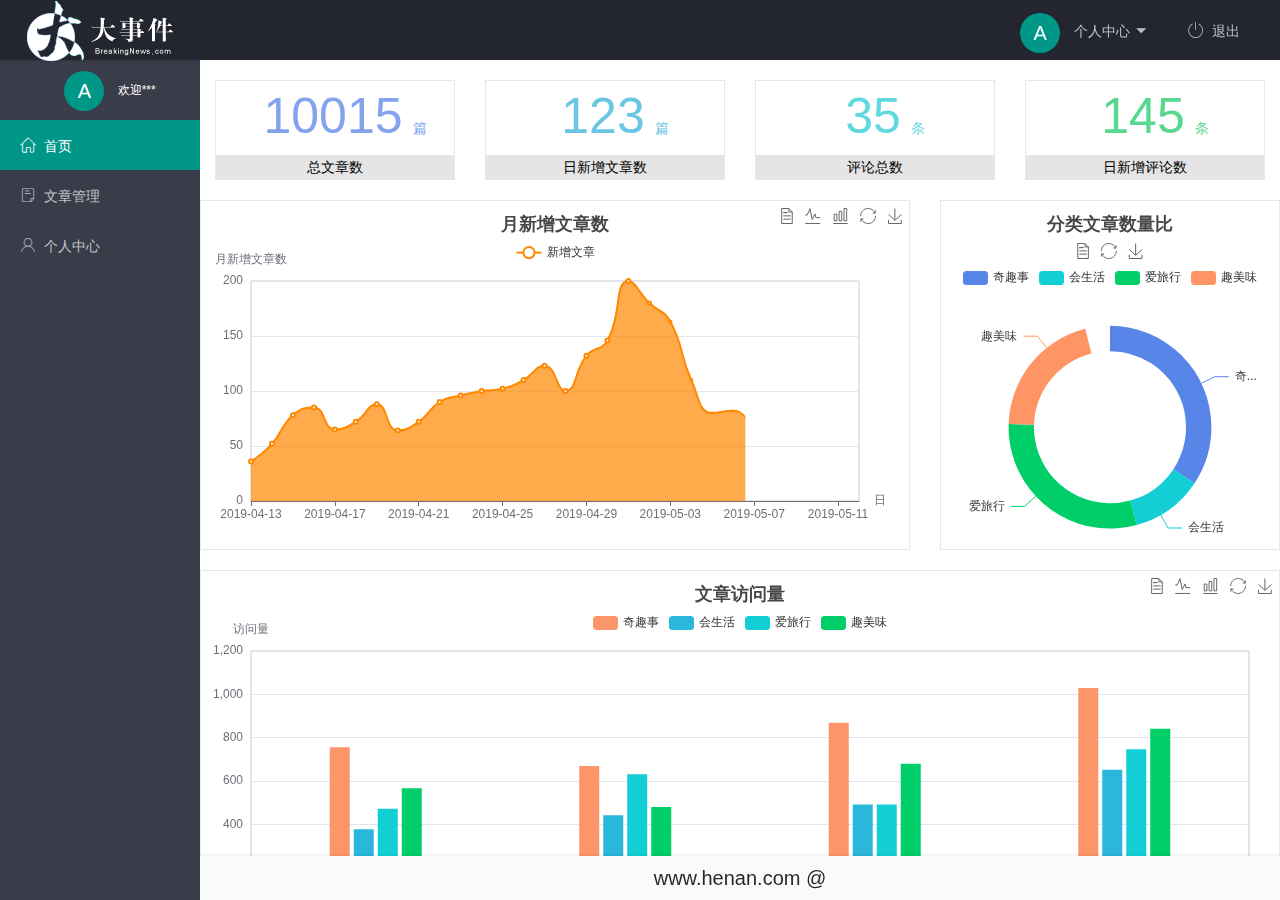
==== commit b6cfcc49: "完成了个人中心功能的开发" ====
--- a/index.html
+++ b/index.html
@@ -29,9 +29,9 @@
                         <span class="text_avatar">A</span> 个人中心<i class="layui-icon layui-icon-triangle-d"></i>
                     </a>
                     <dl class="layui-nav-child">
-                        <dd><a href="">基本资料</a></dd>
-                        <dd><a href="">更换头像</a></dd>
-                        <dd><a href="">重置密码</a></dd>
+                        <dd><a href="./user/user_info.html" target="fm">基本资料</a></dd>
+                        <dd><a href="./user/user_avatar.html" target="fm">更换头像</a></dd>
+                        <dd><a href="./user/user_pwd.html" target="fm">重置密码</a></dd>
                     </dl>
                 </li>
                 <li class="layui-nav-item" lay-header-event="menuRight" lay-unselect>
@@ -61,9 +61,9 @@
                     <li class="layui-nav-item">
                         <a href="javascript:;"><span class="iconfont icon-user"></span>个人中心</a>
                         <dl class="layui-nav-child">
-                            <dd><a href="javascript:;" target="fm"><i class="layui-icon layui-icon-app"></i>基本资料</a></dd>
-                            <dd><a href="javascript:;" target="fm"><i class="layui-icon layui-icon-app"></i>更换头像</a></dd>
-                            <dd><a href="javascript:;" target="fm"><i class="layui-icon layui-icon-app"></i>重置密码</a></dd>
+                            <dd><a href="./user/user_info.html" target="fm"><i class="layui-icon layui-icon-app"></i>基本资料</a></dd>
+                            <dd><a href="./user/user_avatar.html" target="fm"><i class="layui-icon layui-icon-app"></i>更换头像</a></dd>
+                            <dd><a href="./user/user_pwd.html" target="fm"><i class="layui-icon layui-icon-app"></i>重置密码</a></dd>
                         </dl>
                     </li>
 
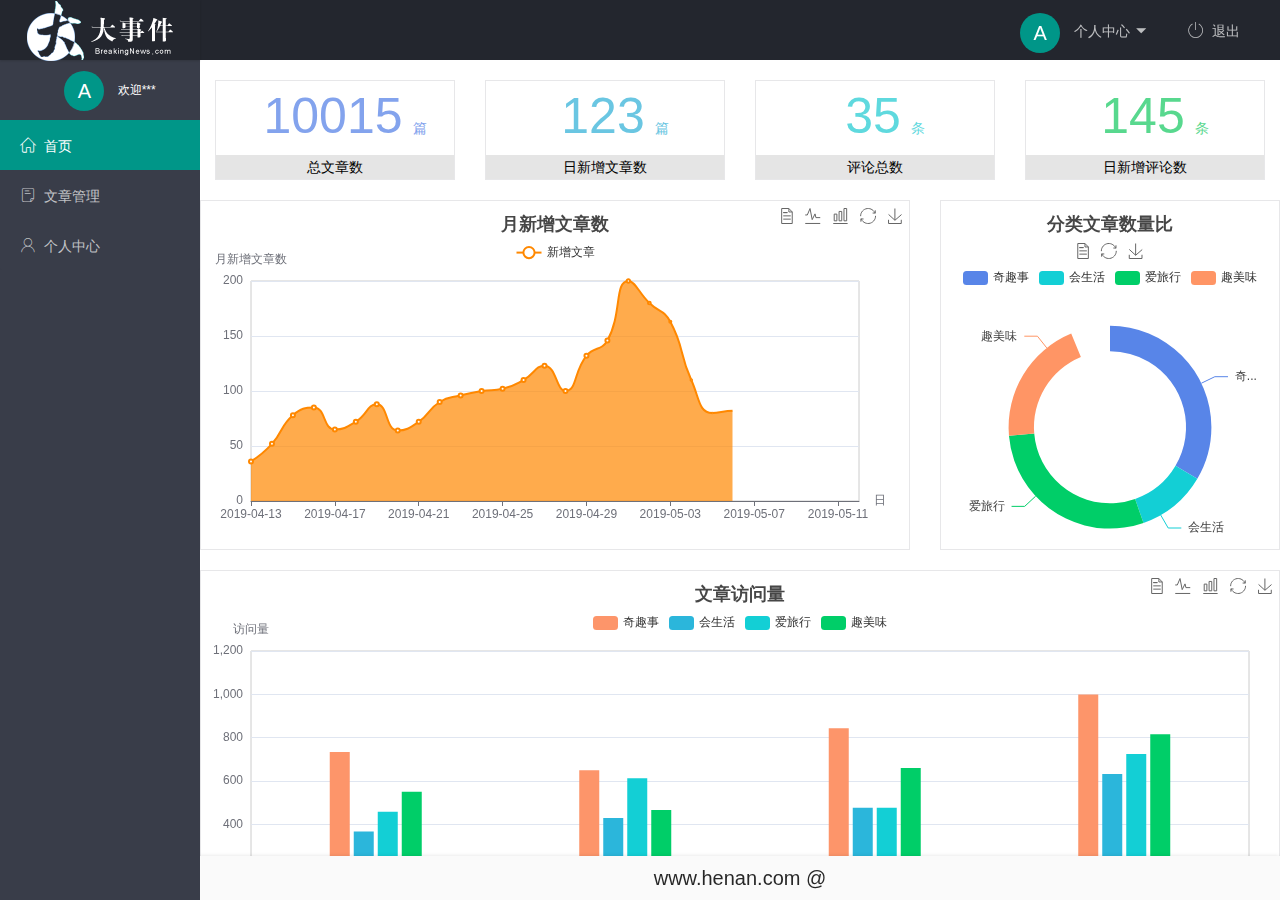
==== commit ec2d8a4b: "完成了文章管理相关功能开发" ====
--- a/index.html
+++ b/index.html
@@ -53,9 +53,9 @@
                     <li class="layui-nav-item">
                         <a class="" href="javascript:;"><span class="iconfont icon-16"></span>文章管理</a>
                         <dl class="layui-nav-child">
-                            <dd><a href="javascript:;" target="fm"><i class="layui-icon layui-icon-app"></i>文章类别</a></dd>
-                            <dd><a href="javascript:;" target="fm"><i class="layui-icon layui-icon-app"></i>文章列表</a></dd>
-                            <dd><a href="javascript:;" target="fm"><i class="layui-icon layui-icon-app"></i>发布文章</a></dd>
+                            <dd><a href="./article/act_cate.html" target="fm"><i class="layui-icon layui-icon-app"></i>文章类别</a></dd>
+                            <dd><a href="./article/act_list.html" target="fm"><i class="layui-icon layui-icon-app"></i>文章列表</a></dd>
+                            <dd><a href="./article/act_pub.html" target="fm"><i class="layui-icon layui-icon-app"></i>发布文章</a></dd>
                         </dl>
                     </li>
                     <li class="layui-nav-item">
